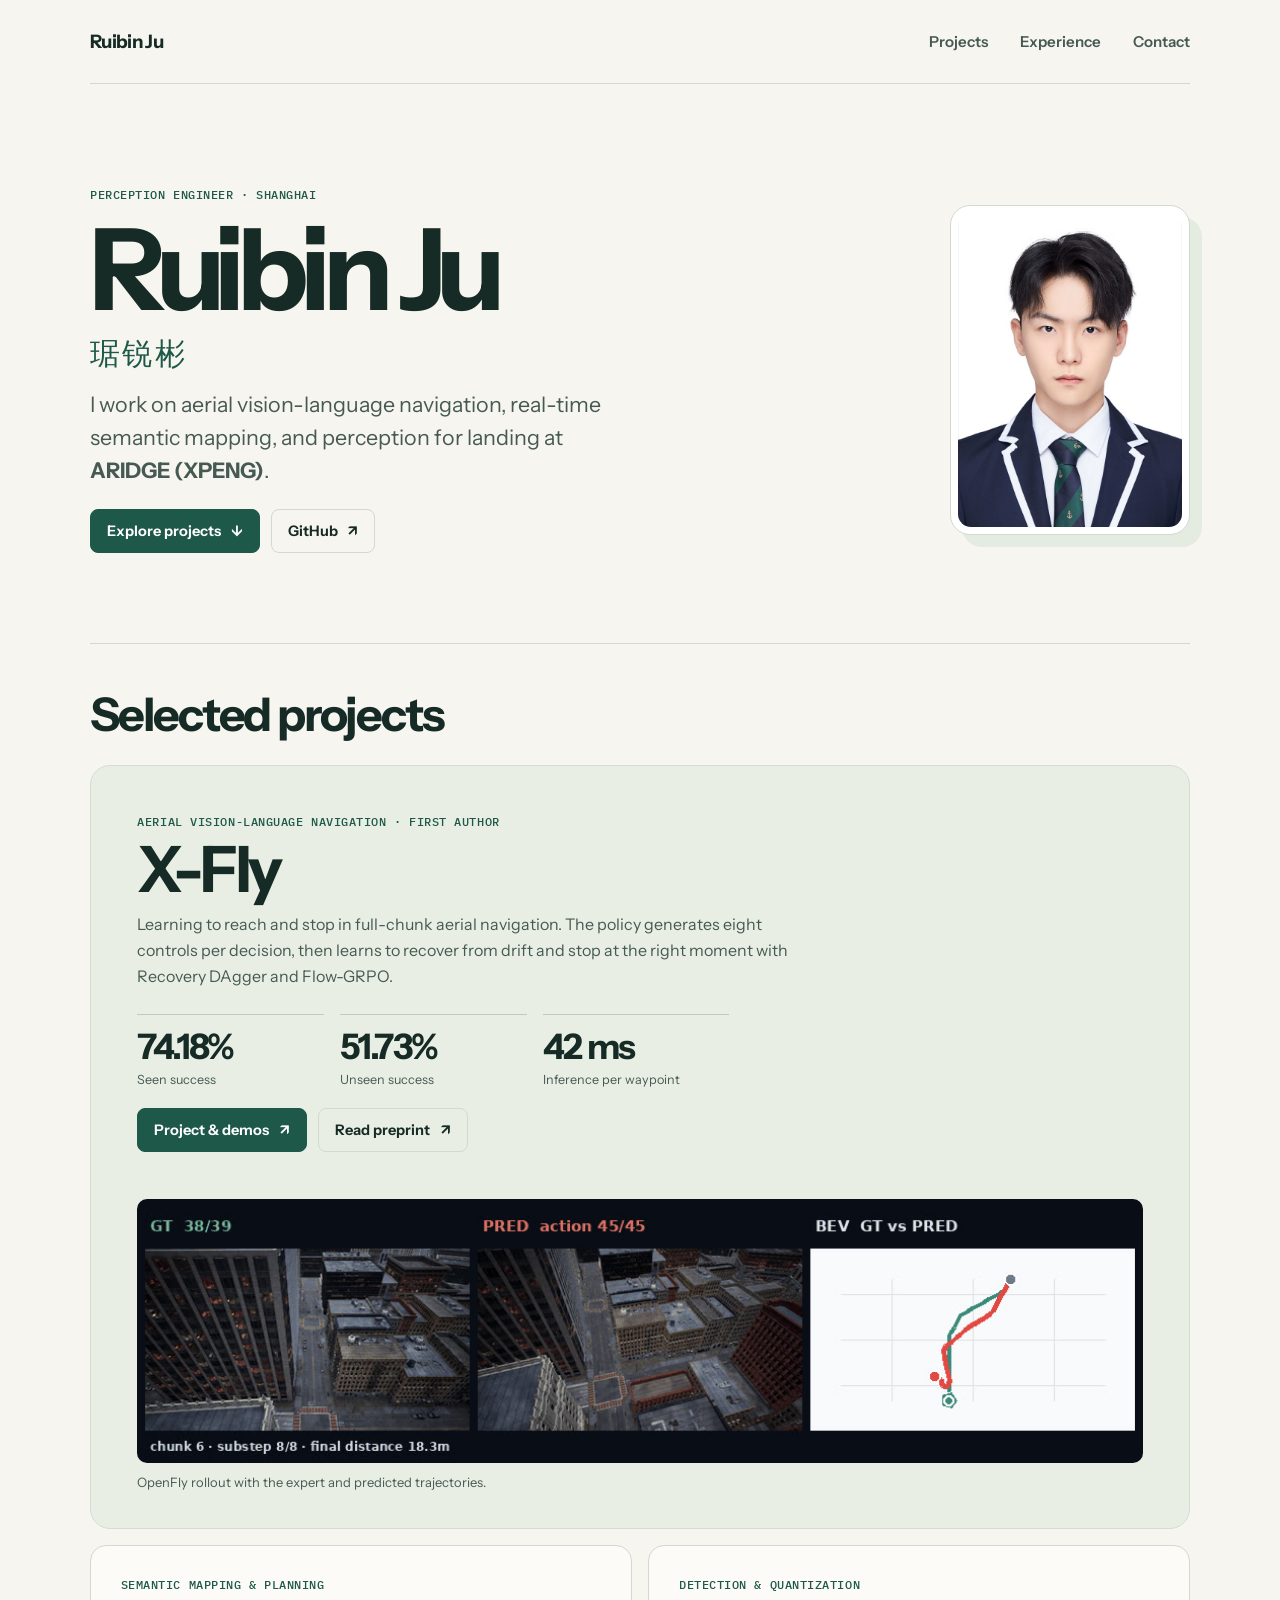
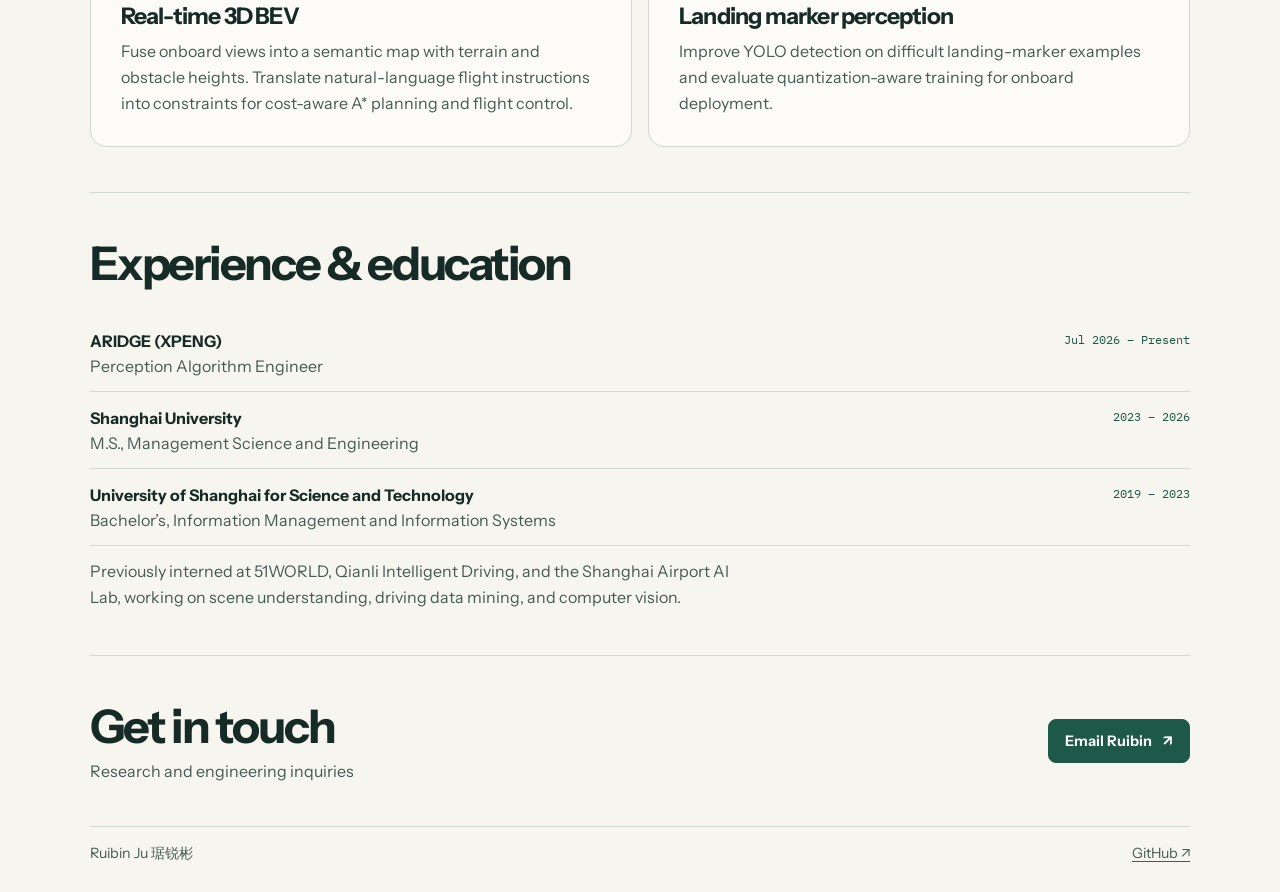
==== index.html @ 28061945 "Publish personal research portfolio" ====
<!doctype html>
<html lang="en">
<head>
  <meta charset="utf-8">
  <meta name="viewport" content="width=device-width, initial-scale=1">
  <title>Ruibin Ju · Perception & Aerial Robotics</title>
  <meta name="description" content="Ruibin Ju is a perception algorithm engineer at ARIDGE, working on aerial vision-language navigation and real-time perception.">
  <meta property="og:title" content="Ruibin Ju · Perception & Aerial Robotics">
  <meta property="og:description" content="Projects in aerial navigation, semantic mapping, and perception engineering.">
  <link rel="canonical" href="https://juliusju572.github.io/">
  <link rel="icon" href="assets/ruibin-ju.jpg" type="image/jpeg">
  <link rel="preconnect" href="https://fonts.googleapis.com">
  <link rel="preconnect" href="https://fonts.gstatic.com" crossorigin>
  <link href="https://fonts.googleapis.com/css2?family=Instrument+Sans:wght@400;500;600;700&family=IBM+Plex+Mono:wght@400;500&display=swap" rel="stylesheet">
  <link rel="stylesheet" href="style.css">
</head>
<body>
  <a class="skip" href="#main">Skip to content</a>
  <header class="site-header shell">
    <a class="wordmark" href="./">Ruibin Ju</a>
    <nav aria-label="Main navigation">
      <a href="#work">Projects</a>
      <a href="#experience">Experience</a>
      <a href="#contact">Contact</a>
    </nav>
  </header>
  <main id="main" class="shell">
    <section class="intro" aria-labelledby="name">
      <div>
        <p class="eyebrow">Perception engineer · Shanghai</p>
        <h1 id="name">Ruibin Ju <span lang="zh-CN">琚锐彬</span></h1>
        <p class="intro-text">I work on aerial vision-language navigation, real-time semantic mapping, and perception for landing at <strong>ARIDGE (XPENG)</strong>.</p>
        <div class="links">
          <a class="button primary" href="#work">Explore projects <span aria-hidden="true">↓</span></a>
          <a class="button" href="https://github.com/JuliusJu572">GitHub <span aria-hidden="true">↗</span></a>
        </div>
      </div>
      <figure class="portrait">
        <img src="assets/ruibin-ju.jpg" width="600" height="840" alt="Portrait of Ruibin Ju" fetchpriority="high">
      </figure>
    </section>

    <section id="work" class="section" aria-labelledby="work-title">
      <h2 id="work-title">Selected projects</h2>
      <article class="featured">
        <div class="featured-content">
          <p class="eyebrow">Aerial vision-language navigation · First author</p>
          <h3>X-Fly</h3>
          <p>Learning to reach and stop in full-chunk aerial navigation. The policy generates eight controls per decision, then learns to recover from drift and stop at the right moment with Recovery DAgger and Flow-GRPO.</p>
          <dl class="metrics">
            <div><dt>Seen success</dt><dd>74.18%</dd></div>
            <div><dt>Unseen success</dt><dd>51.73%</dd></div>
            <div><dt>Inference per waypoint</dt><dd>42 ms</dd></div>
          </dl>
          <div class="links">
            <a class="button primary" href="https://juliusju572.github.io/x-fly/">Project &amp; demos <span aria-hidden="true">↗</span></a>
            <a class="button" href="https://arxiv.org/abs/2610.21450v2">Read preprint <span aria-hidden="true">↗</span></a>
          </div>
        </div>
        <figure class="rollout">
          <img src="assets/x-fly-skyline.jpg" width="992" height="261" alt="X-Fly urban navigation example showing the expert and predicted aerial views and their paths on a bird’s-eye-view plot" loading="lazy">
          <figcaption>OpenFly rollout with the expert and predicted trajectories.</figcaption>
        </figure>
      </article>
      <div class="project-grid">
        <article>
          <p class="eyebrow">Semantic mapping &amp; planning</p>
          <h3>Real-time 3D BEV</h3>
          <p>Fuse onboard views into a semantic map with terrain and obstacle heights. Translate natural-language flight instructions into constraints for cost-aware A* planning and flight control.</p>
        </article>
        <article>
          <p class="eyebrow">Detection &amp; quantization</p>
          <h3>Landing marker perception</h3>
          <p>Improve YOLO detection on difficult landing-marker examples and evaluate quantization-aware training for onboard deployment.</p>
        </article>
      </div>
    </section>

    <section id="experience" class="section history" aria-labelledby="experience-title">
      <h2 id="experience-title">Experience &amp; education</h2>
      <ul class="timeline">
        <li><div><strong>ARIDGE (XPENG)</strong><span>Perception Algorithm Engineer</span></div><time datetime="2026-07">Jul 2026 – Present</time></li>
        <li><div><strong>Shanghai University</strong><span>M.S., Management Science and Engineering</span></div><time datetime="2026-06">2023 – 2026</time></li>
        <li><div><strong>University of Shanghai for Science and Technology</strong><span>Bachelor’s, Information Management and Information Systems</span></div><time datetime="2023-06">2019 – 2023</time></li>
      </ul>
      <p class="prior">Previously interned at 51WORLD, Qianli Intelligent Driving, and the Shanghai Airport AI Lab, working on scene understanding, driving data mining, and computer vision.</p>
    </section>

    <section id="contact" class="section contact" aria-labelledby="contact-title">
      <div><h2 id="contact-title">Get in touch</h2><p>Research and engineering inquiries</p></div>
      <a class="button primary" href="mailto:jrb572572@163.com">Email Ruibin <span aria-hidden="true">↗</span></a>
    </section>
  </main>
  <footer class="shell footer"><span>Ruibin Ju <span lang="zh-CN">琚锐彬</span></span><a href="https://github.com/JuliusJu572">GitHub <span aria-hidden="true">↗</span></a></footer>
</body>
</html>
---- style.css ----
:root {
  color-scheme: light;
  --paper: #f7f5ef;
  --ink: #162a26;
  --muted: #465a53;
  --accent: #1d5848;
  --line: #d2d9cf;
  --shell: 1100px;
  font-family: "Instrument Sans", system-ui, sans-serif;
  color: var(--ink);
  background: var(--paper);
  scroll-behavior: smooth;
}

* { box-sizing: border-box; }
body { margin: 0; }
a { color: inherit; text-underline-offset: .22em; }
a:focus-visible { outline: 2px solid #00664c; outline-offset: 5px; }
img { display: block; width: 100%; height: auto; }
figure, p, h1, h2, h3, dl, dd { margin: 0; }
.shell { width: min(calc(100% - 68px), var(--shell)); margin-inline: auto; }
.skip { position: absolute; top: -5rem; left: 1rem; z-index: 2; padding: .8rem; background: white; }
.skip:focus { top: 1rem; }

.site-header { min-height: 84px; display: flex; align-items: center; justify-content: space-between; gap: 1rem; border-bottom: 1px solid var(--line); }
.wordmark { font-size: 1.16rem; font-weight: 700; letter-spacing: -.035em; text-decoration: none; }
nav { display: flex; gap: clamp(.8rem, 3vw, 2rem); }
nav a { color: var(--muted); font-size: .94rem; font-weight: 600; text-decoration: none; }
nav a:hover, .footer a:hover { text-decoration: underline; }
.intro { display: grid; grid-template-columns: minmax(0, 1fr) minmax(150px, 240px); align-items: center; gap: clamp(2rem, 7vw, 7rem); padding: clamp(3.6rem, 8vw, 7rem) 0 clamp(3.6rem, 7vw, 6rem); }
.eyebrow { color: var(--accent); font-family: "IBM Plex Mono", monospace; font-size: .76rem; font-weight: 500; line-height: 1.5; letter-spacing: .045em; text-transform: uppercase; }
h1 { margin: .55rem 0 1.2rem; font-size: clamp(3.1rem, 9vw, 7.1rem); line-height: .99; letter-spacing: -.071em; }
h1 span { display: block; margin-top: .85rem; font-size: clamp(1.2rem, 2.7vw, 1.85rem); font-weight: 500; letter-spacing: .08em; color: var(--accent); }
.intro-text { max-width: 34rem; color: var(--muted); font-size: clamp(1.08rem, 2.2vw, 1.34rem); line-height: 1.55; }
.portrait { border: 1px solid var(--line); background: #fff; padding: 7px; border-radius: 20px; box-shadow: 12px 12px 0 #e4ebe0; }
.portrait img { border-radius: 13px; aspect-ratio: 5 / 7; object-fit: cover; }
.links { display: flex; flex-wrap: wrap; gap: .7rem; margin-top: 1.35rem; }
.button { display: inline-flex; align-items: center; justify-content: center; gap: .6rem; padding: .64rem 1rem; min-height: 44px; border: 1px solid var(--line); border-radius: 8px; text-decoration: none; font-size: .91rem; font-weight: 650; white-space: nowrap; }
.button:hover { background: #e6eee6; }
.button.primary { color: #fff; background: var(--accent); border-color: var(--accent); }
.button.primary:hover { background: #123f32; }

.section { padding: 2.8rem 0; border-top: 1px solid var(--line); }
h2 { font-size: clamp(1.75rem, 4.2vw, 2.9rem); letter-spacing: -.048em; line-height: 1.12; }
.featured { margin-top: 1.55rem; background: #e8eee4; border: 1px solid #d3ded3; border-radius: 20px; overflow: hidden; }
.featured-content { padding: clamp(1.25rem, 5vw, 2.9rem); }
.featured h3 { margin: .35rem 0 .7rem; font-size: clamp(2.45rem, 6vw, 4rem); line-height: 1; letter-spacing: -.055em; }
.featured-content > p:not(.eyebrow), .project-grid article > p:not(.eyebrow) { max-width: 43rem; color: var(--muted); line-height: 1.62; }
.metrics { display: grid; grid-template-columns: repeat(3, 1fr); gap: 1rem; margin: 1.55rem 0 0; max-width: 37rem; }
.metrics div { border-top: 1px solid #becbc0; padding-top: .6rem; display: flex; flex-direction: column-reverse; gap: .25rem; }
.metrics dt { color: var(--muted); font-size: .79rem; }
.metrics dd { font-size: clamp(1.38rem, 3.4vw, 2.2rem); font-weight: 700; letter-spacing: -.045em; }
.rollout { margin: 0 clamp(1.25rem, 5vw, 2.9rem) clamp(1.25rem, 5vw, 2.2rem); }
.rollout img { border-radius: 10px; }
figcaption { color: var(--muted); font-size: .81rem; line-height: 1.5; margin-top: .6rem; }
.project-grid { display: grid; grid-template-columns: repeat(2, minmax(0, 1fr)); gap: 1.05rem; margin-top: 1.05rem; }
.project-grid article { background: #fcfbf7; border: 1px solid var(--line); padding: clamp(1.2rem, 3vw, 1.85rem); border-radius: 16px; }
.project-grid h3 { font-size: 1.43rem; letter-spacing: -.035em; margin: .5rem 0 .55rem; }
.timeline { list-style: none; padding: 0; margin: 1.6rem 0 .8rem; }
.timeline li { display: flex; justify-content: space-between; gap: 1rem; padding: .95rem 0; border-bottom: 1px solid var(--line); }
.timeline li div { display: grid; gap: .35rem; }
.timeline span, .prior, .contact p, .footer { color: var(--muted); }
.timeline time { font-family: "IBM Plex Mono", monospace; color: var(--accent); font-size: .78rem; flex-shrink: 0; }
.prior { line-height: 1.6; max-width: 42rem; }
.contact { display: flex; align-items: center; justify-content: space-between; gap: 1rem; }
.contact p { margin-top: .5rem; }
.footer { border-top: 1px solid var(--line); display: flex; justify-content: space-between; gap: 1rem; padding: 1.1rem 0 1.8rem; font-size: .89rem; }

@media (max-width: 640px) {
  .shell { width: calc(100% - 36px); }
  .site-header { min-height: 66px; }
  nav a { font-size: .82rem; }
  .intro { gap: 1rem; grid-template-columns: minmax(0, 1fr) minmax(85px, 110px); padding-top: 2.8rem; padding-bottom: 2.8rem; align-items: start; }
  .intro h1 { font-size: clamp(2.25rem, 8vw, 3.1rem); }
  .intro .eyebrow { font-size: .63rem; }
  .intro-text { font-size: .97rem; }
  .portrait { padding: 4px; border-radius: 12px; box-shadow: 5px 5px 0 #e4ebe0; }
  .portrait img { border-radius: 8px; }
  .project-grid { grid-template-columns: 1fr; }
  .section { padding: 2rem 0; }
  .timeline li { flex-direction: column; gap: .48rem; }
}
@media (max-width: 370px) {
  .intro { grid-template-columns: 1fr; }
  .portrait { width: 106px; grid-row: 1; }
  .contact { align-items: flex-start; flex-direction: column; }
}
@media (prefers-reduced-motion: reduce) {
  :root { scroll-behavior: auto; }
}
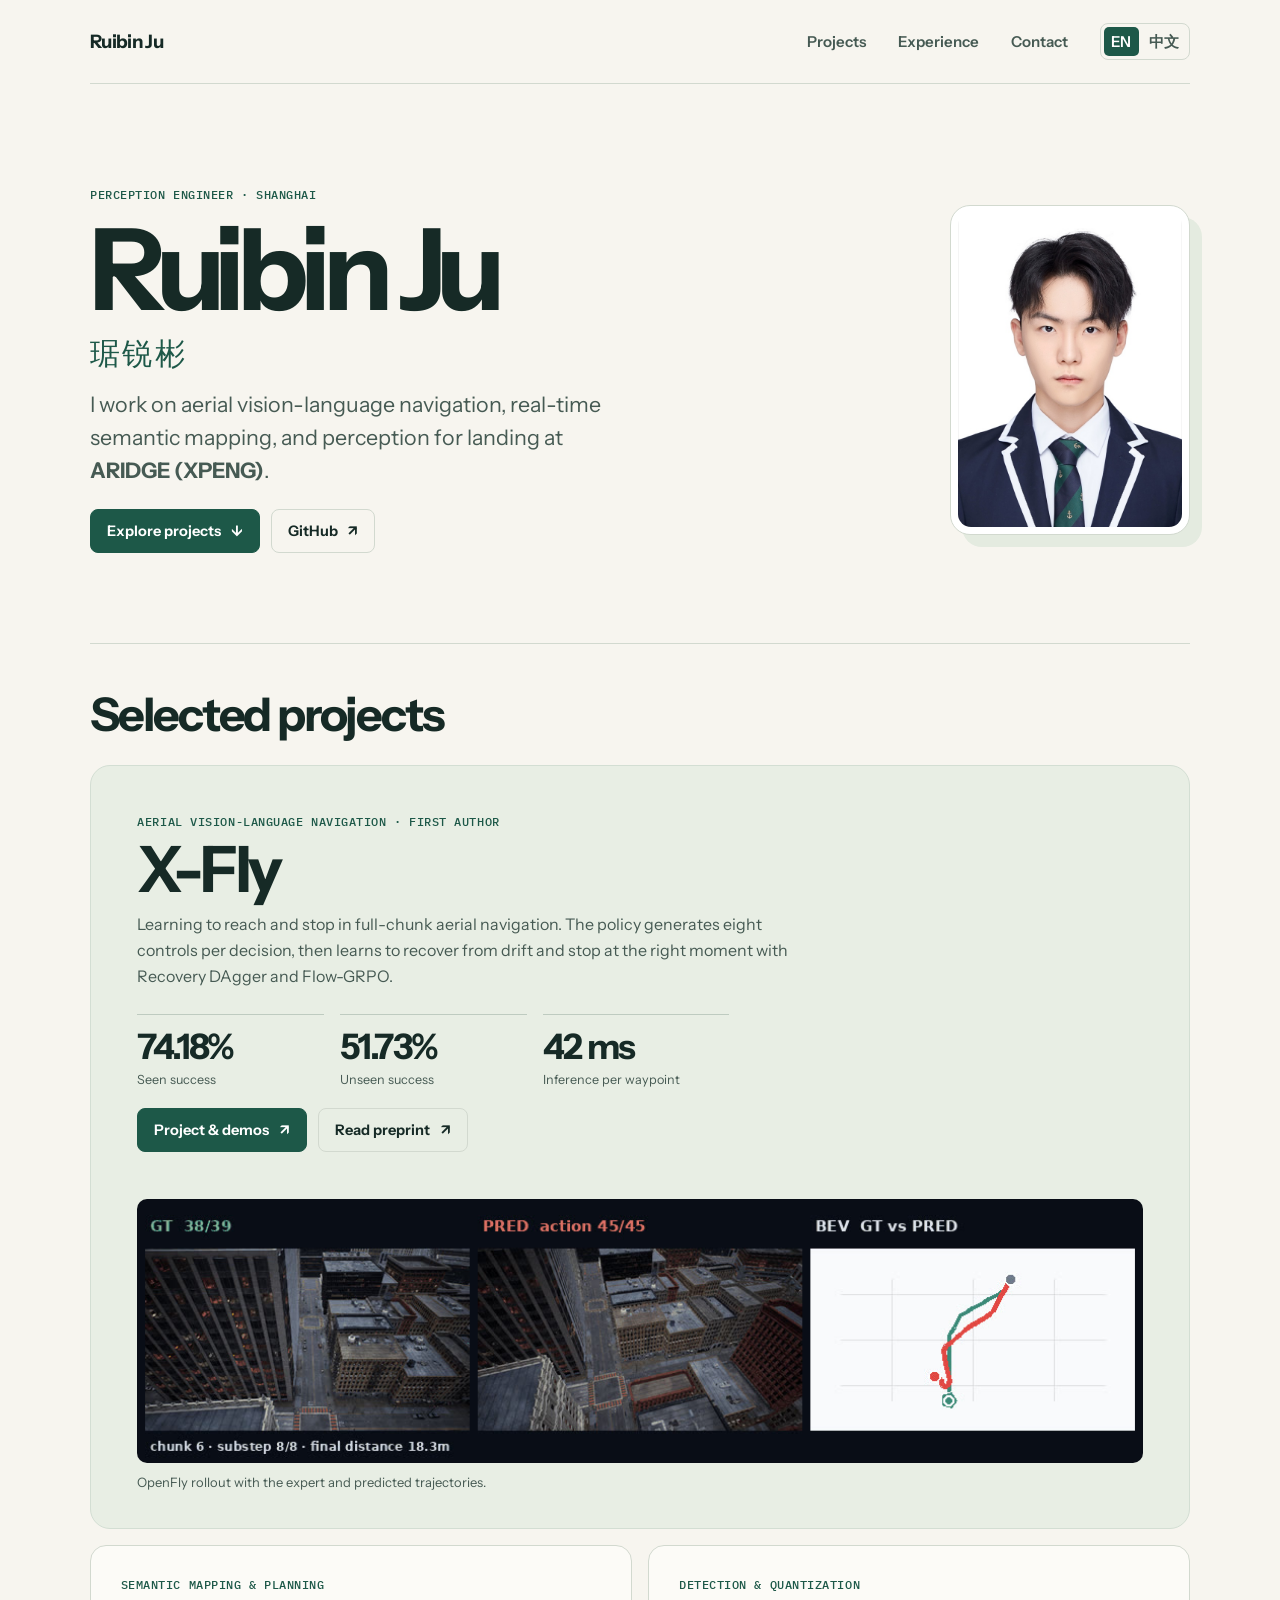
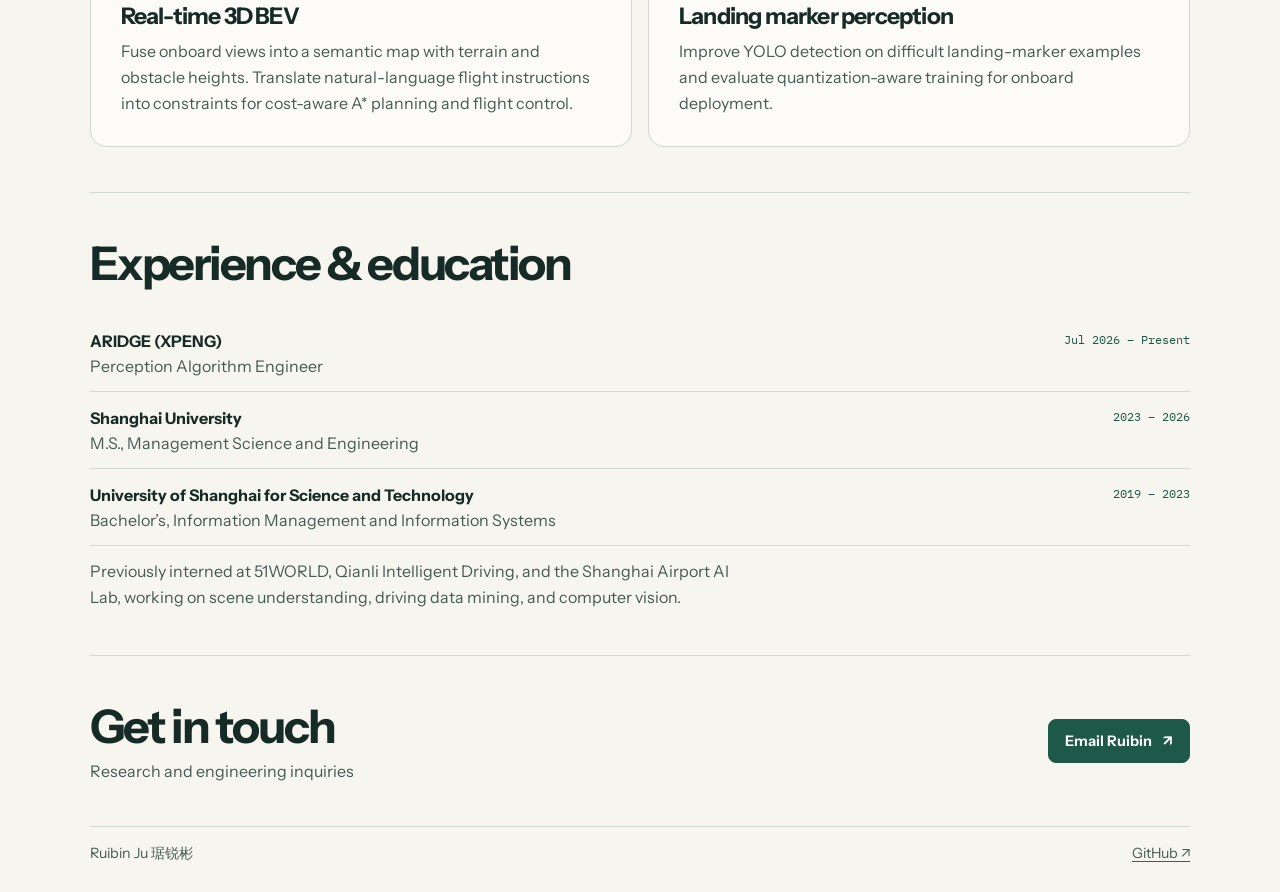
==== commit 32512099: "Add bilingual English and Chinese portfolio" ====
--- a/index.html
+++ b/index.html
@@ -8,6 +8,9 @@
   <meta property="og:title" content="Ruibin Ju · Perception & Aerial Robotics">
   <meta property="og:description" content="Projects in aerial navigation, semantic mapping, and perception engineering.">
   <link rel="canonical" href="https://juliusju572.github.io/">
+  <link rel="alternate" hreflang="en" href="https://juliusju572.github.io/">
+  <link rel="alternate" hreflang="zh-CN" href="https://juliusju572.github.io/zh/">
+  <link rel="alternate" hreflang="x-default" href="https://juliusju572.github.io/">
   <link rel="icon" href="assets/ruibin-ju.jpg" type="image/jpeg">
   <link rel="preconnect" href="https://fonts.googleapis.com">
   <link rel="preconnect" href="https://fonts.gstatic.com" crossorigin>
@@ -18,11 +21,17 @@
   <a class="skip" href="#main">Skip to content</a>
   <header class="site-header shell">
     <a class="wordmark" href="./">Ruibin Ju</a>
-    <nav aria-label="Main navigation">
-      <a href="#work">Projects</a>
-      <a href="#experience">Experience</a>
-      <a href="#contact">Contact</a>
-    </nav>
+    <div class="header-controls">
+      <nav class="main-nav" aria-label="Main navigation">
+        <a href="#work">Projects</a>
+        <a href="#experience">Experience</a>
+        <a href="#contact">Contact</a>
+      </nav>
+      <nav class="language-nav" aria-label="Language">
+        <a href="./" lang="en" aria-current="page">EN</a>
+        <a href="zh/" lang="zh-CN" hreflang="zh-CN">中文</a>
+      </nav>
+    </div>
   </header>
   <main id="main" class="shell">
     <section class="intro" aria-labelledby="name">
--- a/style.css
+++ b/style.css
@@ -24,9 +24,14 @@
 
 .site-header { min-height: 84px; display: flex; align-items: center; justify-content: space-between; gap: 1rem; border-bottom: 1px solid var(--line); }
 .wordmark { font-size: 1.16rem; font-weight: 700; letter-spacing: -.035em; text-decoration: none; }
-nav { display: flex; gap: clamp(.8rem, 3vw, 2rem); }
-nav a { color: var(--muted); font-size: .94rem; font-weight: 600; text-decoration: none; }
+.header-controls, .main-nav, .language-nav { display: flex; align-items: center; }
+.header-controls, .main-nav { gap: clamp(.8rem, 3vw, 2rem); }
+nav a { color: var(--muted); font-size: .94rem; font-weight: 600; text-decoration: none; white-space: nowrap; }
 nav a:hover, .footer a:hover { text-decoration: underline; }
+.language-nav { gap: 3px; border: 1px solid var(--line); border-radius: 8px; padding: 3px; }
+.language-nav a { border-radius: 5px; padding: .3rem .45rem; }
+.language-nav [aria-current="page"] { color: white; background: var(--accent); }
+:lang(zh-CN) h1, :lang(zh-CN) h2, :lang(zh-CN) h3 { letter-spacing: 0; }
 .intro { display: grid; grid-template-columns: minmax(0, 1fr) minmax(150px, 240px); align-items: center; gap: clamp(2rem, 7vw, 7rem); padding: clamp(3.6rem, 8vw, 7rem) 0 clamp(3.6rem, 7vw, 6rem); }
 .eyebrow { color: var(--accent); font-family: "IBM Plex Mono", monospace; font-size: .76rem; font-weight: 500; line-height: 1.5; letter-spacing: .045em; text-transform: uppercase; }
 h1 { margin: .55rem 0 1.2rem; font-size: clamp(3.1rem, 9vw, 7.1rem); line-height: .99; letter-spacing: -.071em; }
@@ -69,6 +74,7 @@
 @media (max-width: 640px) {
   .shell { width: calc(100% - 36px); }
   .site-header { min-height: 66px; }
+  .header-controls, .main-nav { gap: .65rem; }
   nav a { font-size: .82rem; }
   .intro { gap: 1rem; grid-template-columns: minmax(0, 1fr) minmax(85px, 110px); padding-top: 2.8rem; padding-bottom: 2.8rem; align-items: start; }
   .intro h1 { font-size: clamp(2.25rem, 8vw, 3.1rem); }
@@ -80,6 +86,11 @@
   .section { padding: 2rem 0; }
   .timeline li { flex-direction: column; gap: .48rem; }
 }
+@media (max-width: 500px) {
+  .site-header { flex-wrap: wrap; justify-content: space-between; gap: .6rem 1rem; padding-block: .75rem; }
+  .header-controls { display: contents; }
+  .main-nav { order: 1; flex-basis: 100%; gap: 1.2rem; }
+}
 @media (max-width: 370px) {
   .intro { grid-template-columns: 1fr; }
   .portrait { width: 106px; grid-row: 1; }
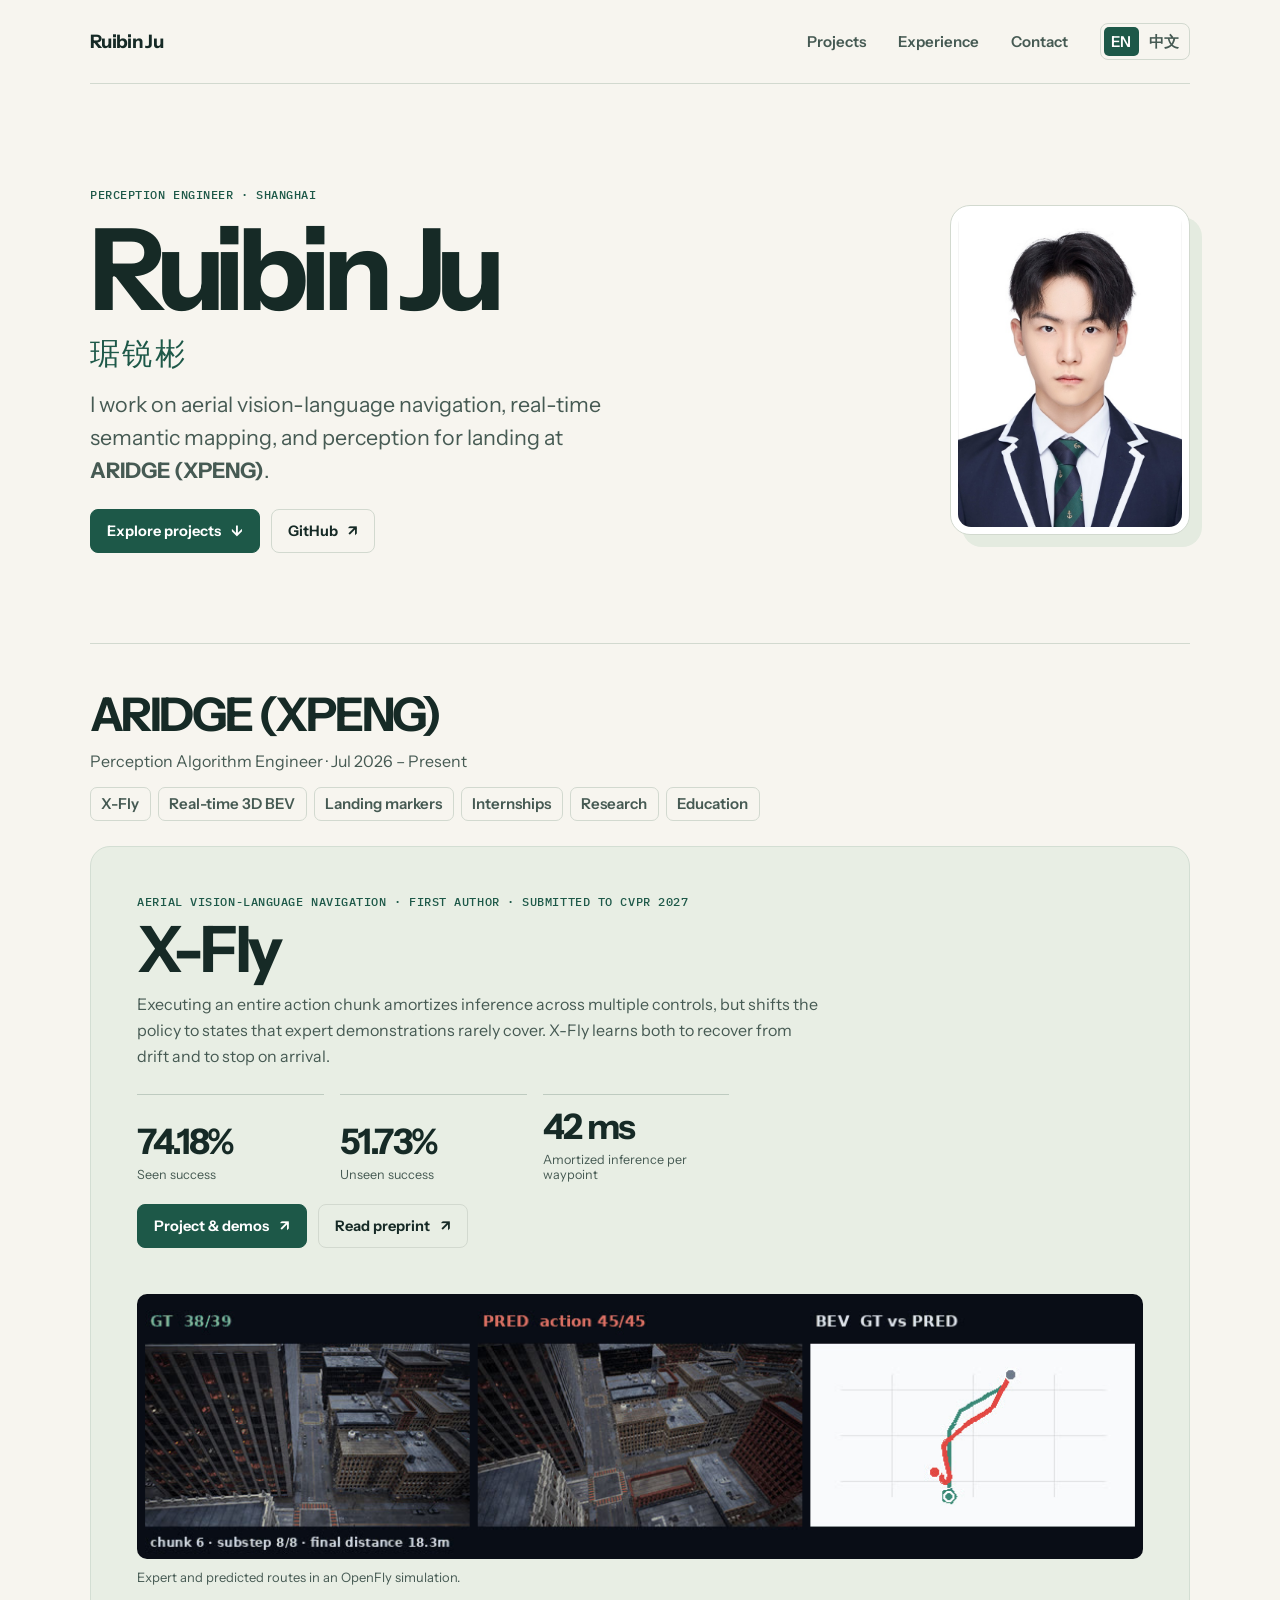
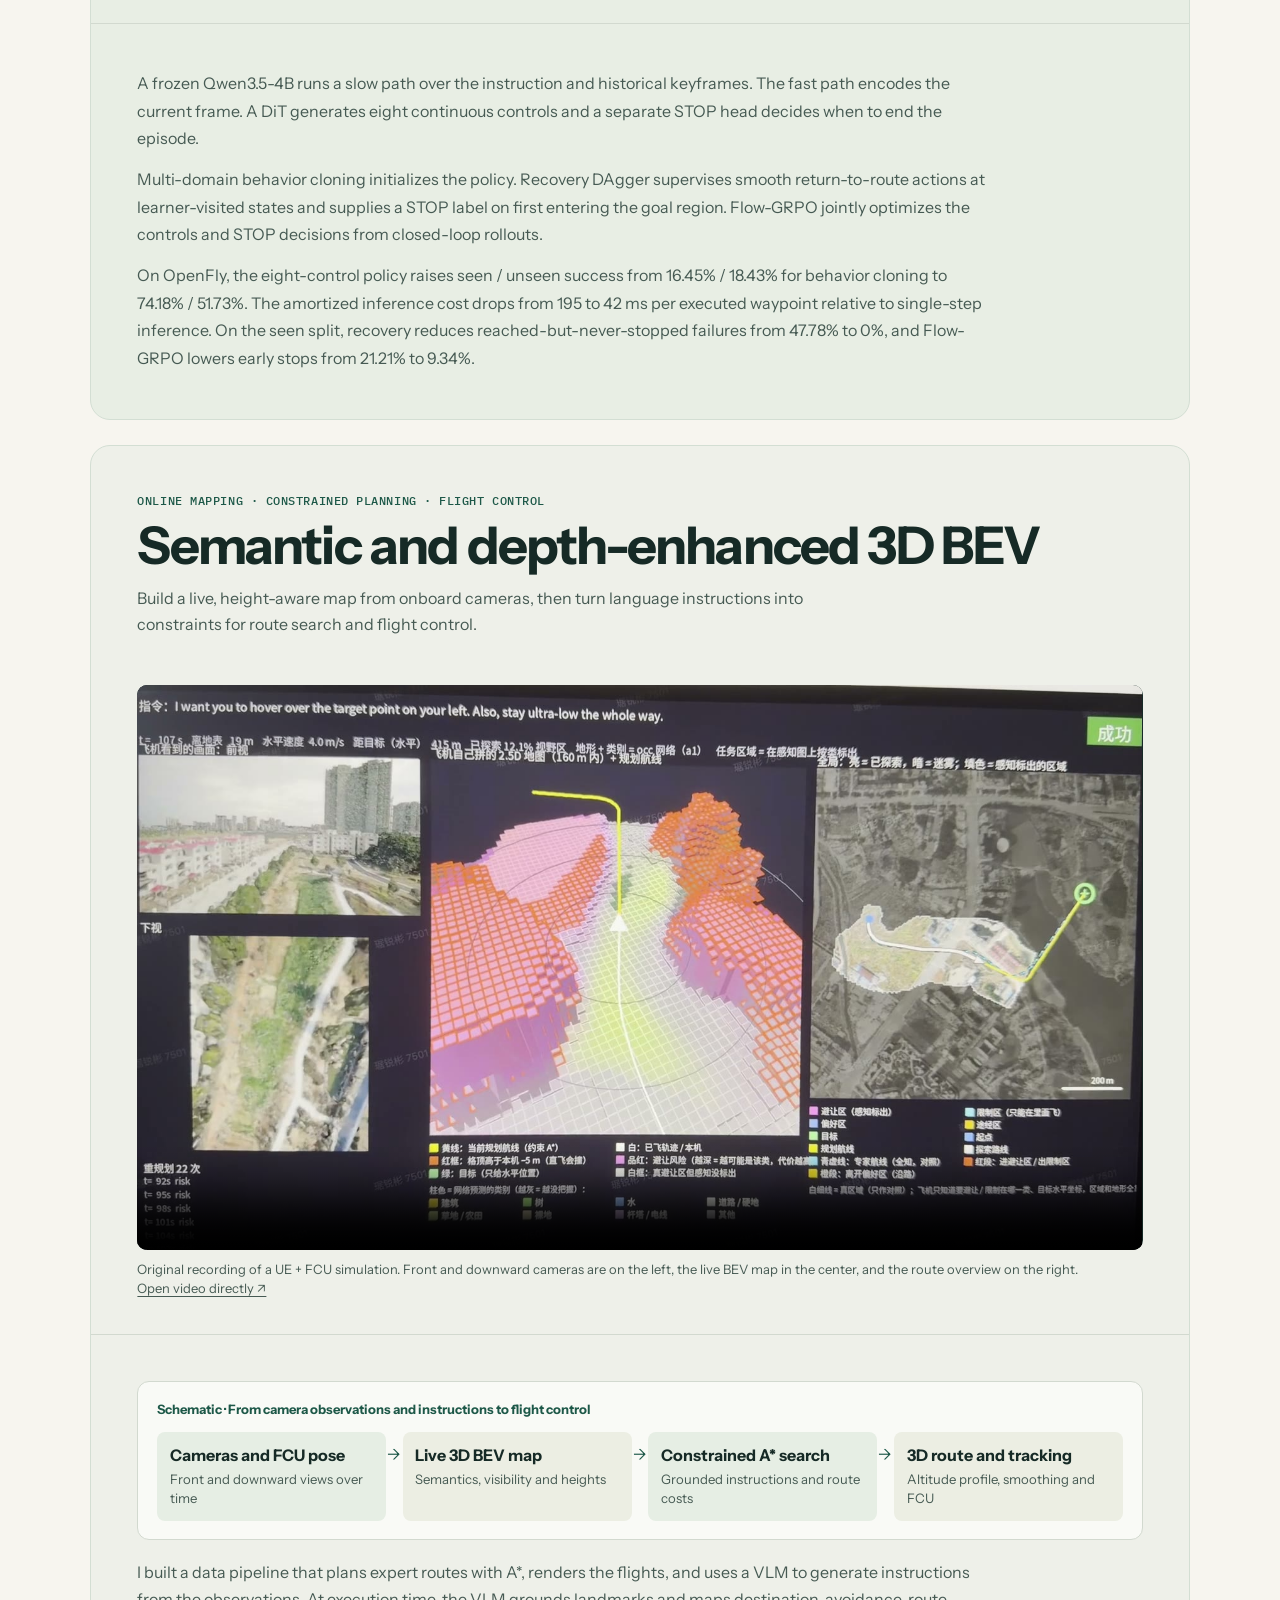
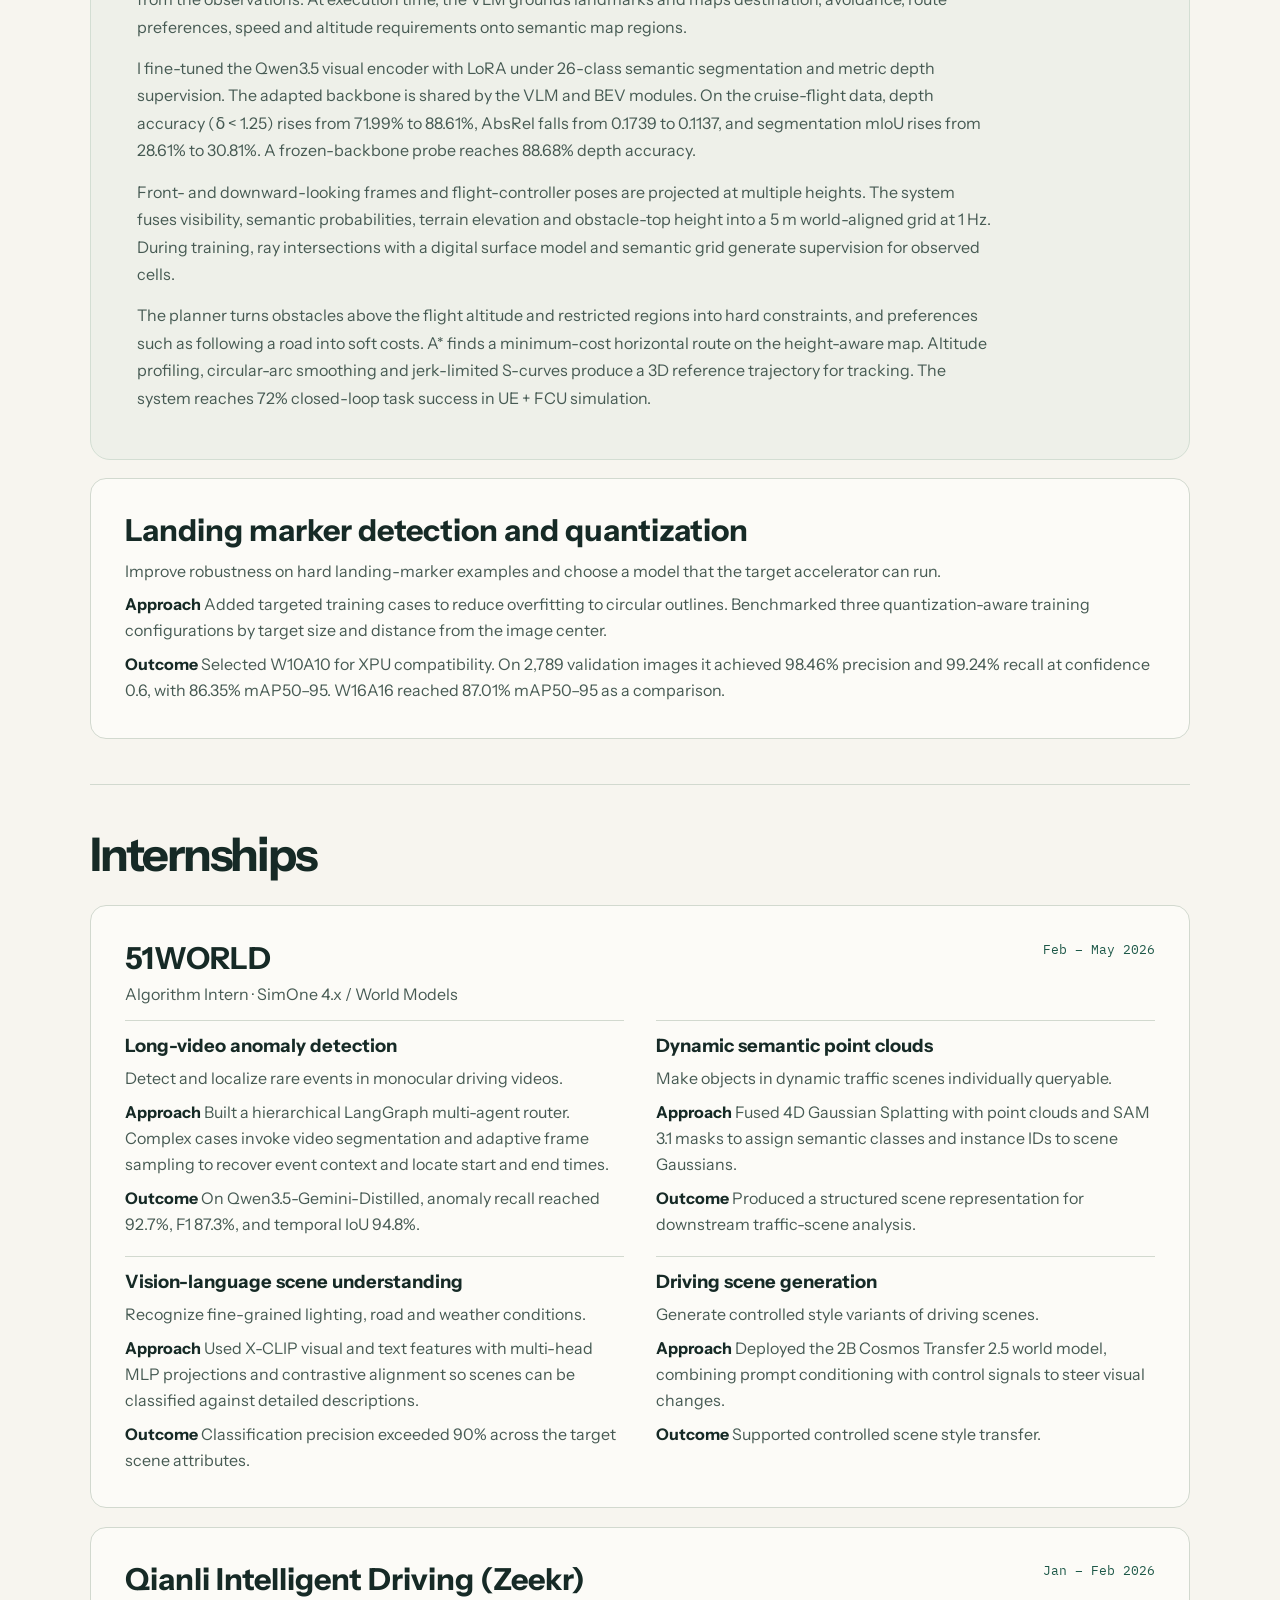
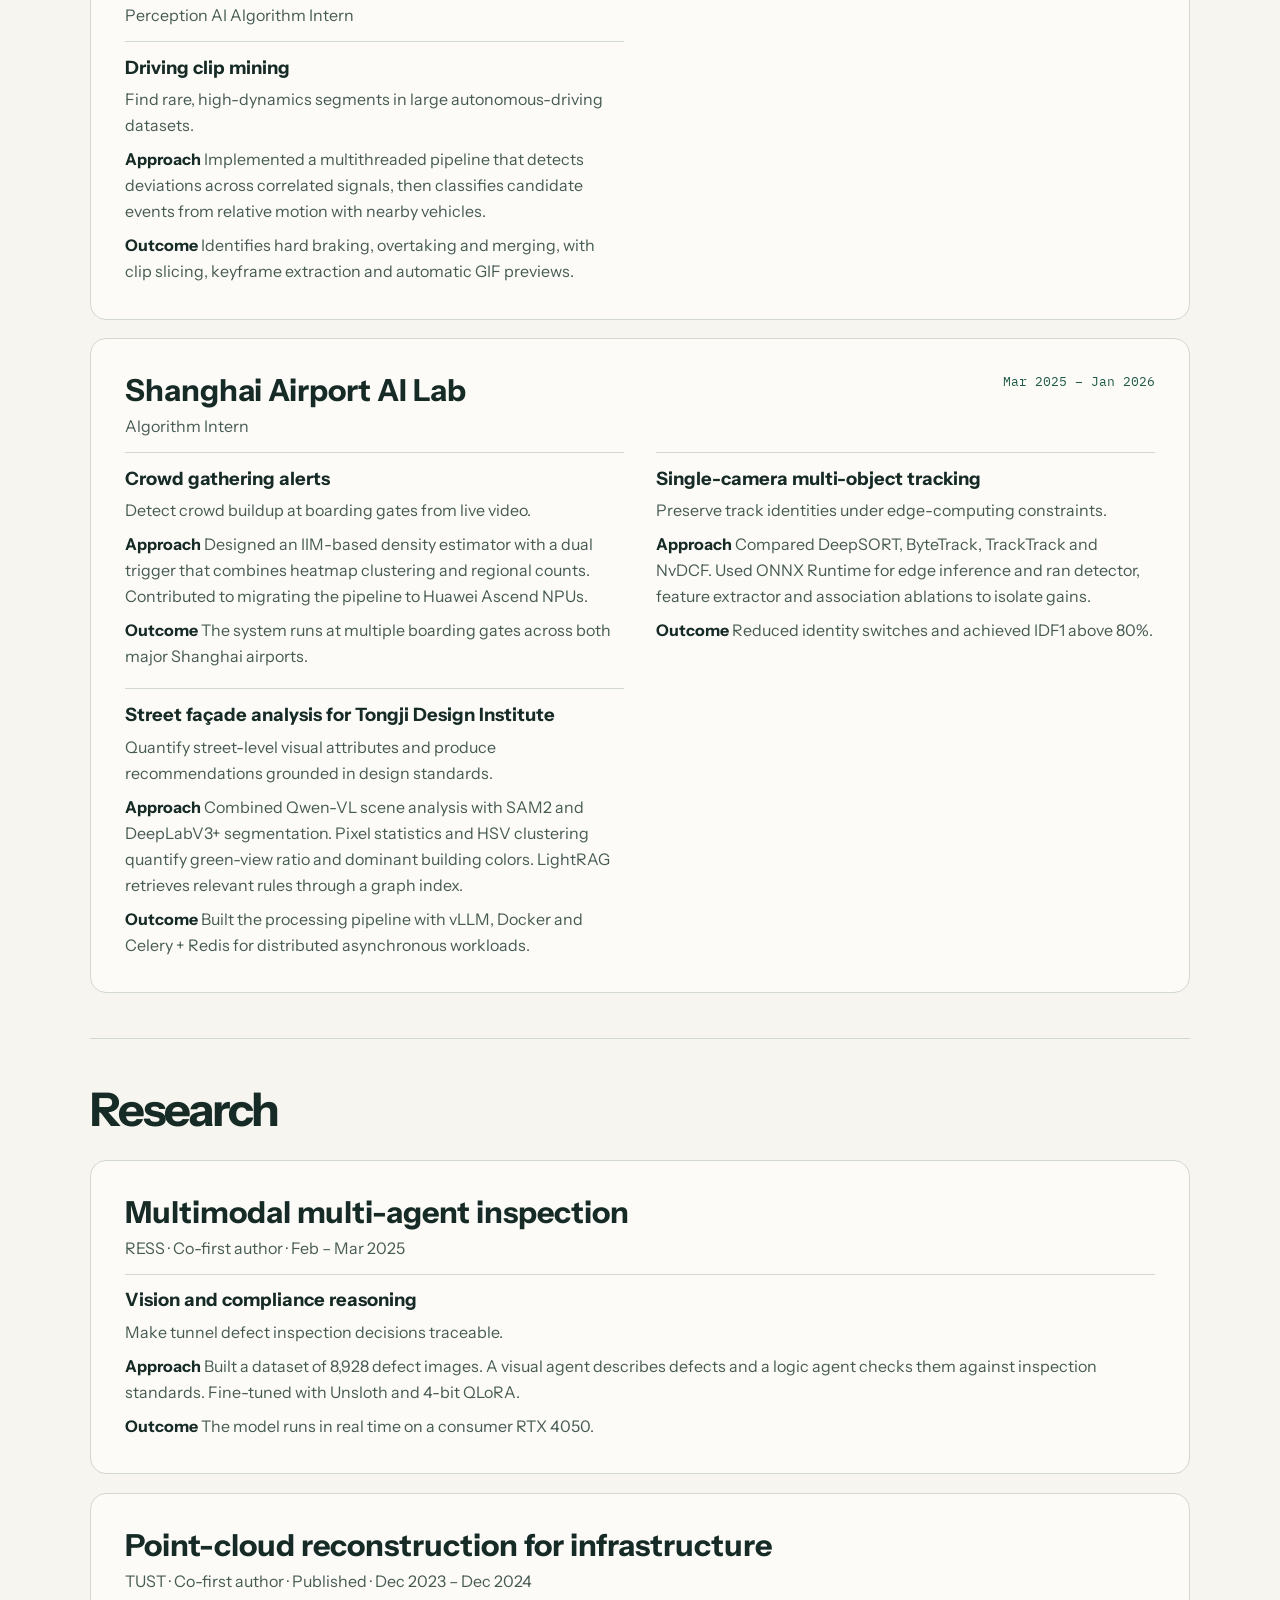
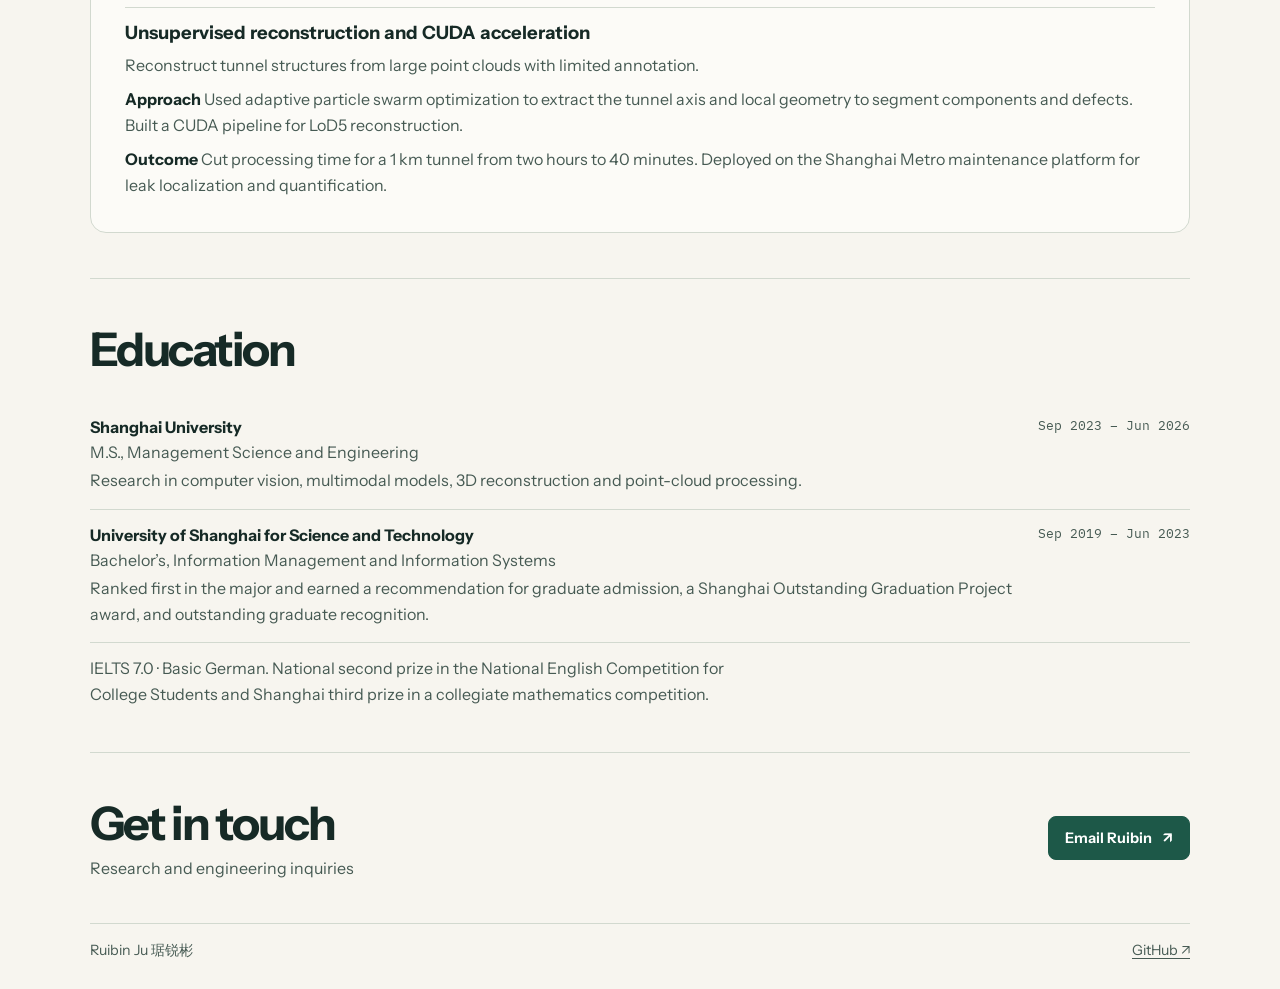
==== commit 944475c5: "Expand bilingual project portfolio and add BEV demo" ====
--- a/index.html
+++ b/index.html
@@ -49,50 +49,104 @@
       </figure>
     </section>
 
+
     <section id="work" class="section" aria-labelledby="work-title">
-      <h2 id="work-title">Selected projects</h2>
-      <article class="featured">
+      <div class="section-heading"><h2 id="work-title">ARIDGE (XPENG)</h2><p>Perception Algorithm Engineer · Jul 2026 – Present</p></div>
+      <nav class="project-index" aria-label="Project index"><a href="#xfly">X-Fly</a><a href="#bev">Real-time 3D BEV</a><a href="#landing">Landing markers</a><a href="#internships">Internships</a><a href="#research">Research</a><a href="#education">Education</a></nav>
+      <article id="xfly" class="featured">
         <div class="featured-content">
-          <p class="eyebrow">Aerial vision-language navigation · First author</p>
-          <h3>X-Fly</h3>
-          <p>Learning to reach and stop in full-chunk aerial navigation. The policy generates eight controls per decision, then learns to recover from drift and stop at the right moment with Recovery DAgger and Flow-GRPO.</p>
-          <dl class="metrics">
-            <div><dt>Seen success</dt><dd>74.18%</dd></div>
-            <div><dt>Unseen success</dt><dd>51.73%</dd></div>
-            <div><dt>Inference per waypoint</dt><dd>42 ms</dd></div>
-          </dl>
+          <p class="eyebrow">Aerial vision-language navigation · First author · Submitted to CVPR 2027</p><h3>X-Fly</h3><p>Executing an entire action chunk amortizes inference across multiple controls, but shifts the policy to states that expert demonstrations rarely cover. X-Fly learns both to recover from drift and to stop on arrival.</p>
+          <dl class="metrics"><div><dt>Seen success</dt><dd>74.18%</dd></div><div><dt>Unseen success</dt><dd>51.73%</dd></div><div><dt>Amortized inference per waypoint</dt><dd>42 ms</dd></div></dl>
           <div class="links">
             <a class="button primary" href="https://juliusju572.github.io/x-fly/">Project &amp; demos <span aria-hidden="true">↗</span></a>
             <a class="button" href="https://arxiv.org/abs/2610.21450v2">Read preprint <span aria-hidden="true">↗</span></a>
           </div>
         </div>
         <figure class="rollout">
-          <img src="assets/x-fly-skyline.jpg" width="992" height="261" alt="X-Fly urban navigation example showing the expert and predicted aerial views and their paths on a bird’s-eye-view plot" loading="lazy">
-          <figcaption>OpenFly rollout with the expert and predicted trajectories.</figcaption>
+          <img src="assets/x-fly-skyline.jpg" width="992" height="261" alt="Expert and predicted camera views and bird’s-eye-view paths from an X-Fly simulation" loading="lazy">
+          <figcaption>Expert and predicted routes in an OpenFly simulation.</figcaption>
         </figure>
+        <div class="project-body"><p>A frozen Qwen3.5-4B runs a slow path over the instruction and historical keyframes. The fast path encodes the current frame. A DiT generates eight continuous controls and a separate STOP head decides when to end the episode.</p>
+          <p>Multi-domain behavior cloning initializes the policy. Recovery DAgger supervises smooth return-to-route actions at learner-visited states and supplies a STOP label on first entering the goal region. Flow-GRPO jointly optimizes the controls and STOP decisions from closed-loop rollouts.</p>
+          <p>On OpenFly, the eight-control policy raises seen / unseen success from 16.45% / 18.43% for behavior cloning to 74.18% / 51.73%. The amortized inference cost drops from 195 to 42 ms per executed waypoint relative to single-step inference. On the seen split, recovery reduces reached-but-never-stopped failures from 47.78% to 0%, and Flow-GRPO lowers early stops from 21.21% to 9.34%.</p></div>
       </article>
-      <div class="project-grid">
-        <article>
-          <p class="eyebrow">Semantic mapping &amp; planning</p>
-          <h3>Real-time 3D BEV</h3>
-          <p>Fuse onboard views into a semantic map with terrain and obstacle heights. Translate natural-language flight instructions into constraints for cost-aware A* planning and flight control.</p>
-        </article>
-        <article>
-          <p class="eyebrow">Detection &amp; quantization</p>
-          <h3>Landing marker perception</h3>
-          <p>Improve YOLO detection on difficult landing-marker examples and evaluate quantization-aware training for onboard deployment.</p>
-        </article>
-      </div>
+      <article id="bev" class="featured featured-bev">
+        <div class="featured-content">
+          <p class="eyebrow">Online mapping · Constrained planning · Flight control</p><h3>Semantic and depth-enhanced 3D BEV</h3><p>Build a live, height-aware map from onboard cameras, then turn language instructions into constraints for route search and flight control.</p>
+        </div>
+        <figure class="rollout demo">
+          <video controls playsinline preload="none" poster="assets/bev-demo-poster.jpg" width="1600" height="900" aria-label="Play the BEV simulation video">
+            <source src="assets/bev-demo.mp4" type="video/mp4">
+            <a href="assets/bev-demo.mp4">Open video directly</a>
+          </video>
+          <figcaption>Original recording of a UE + FCU simulation. Front and downward cameras are on the left, the live BEV map in the center, and the route overview on the right. <a href="assets/bev-demo.mp4">Open video directly ↗</a></figcaption>
+        </figure>
+        <div class="project-body"><figure class="pipeline"><figcaption>Schematic · From camera observations and instructions to flight control</figcaption><ol><li><strong>Cameras and FCU pose</strong><span>Front and downward views over time</span></li>
+          <li><strong>Live 3D BEV map</strong><span>Semantics, visibility and heights</span></li>
+          <li><strong>Constrained A* search</strong><span>Grounded instructions and route costs</span></li>
+          <li><strong>3D route and tracking</strong><span>Altitude profile, smoothing and FCU</span></li></ol></figure><p>I built a data pipeline that plans expert routes with A*, renders the flights, and uses a VLM to generate instructions from the observations. At execution time, the VLM grounds landmarks and maps destination, avoidance, route preferences, speed and altitude requirements onto semantic map regions.</p>
+          <p>I fine-tuned the Qwen3.5 visual encoder with LoRA under 26-class semantic segmentation and metric depth supervision. The adapted backbone is shared by the VLM and BEV modules. On the cruise-flight data, depth accuracy (δ &lt; 1.25) rises from 71.99% to 88.61%, AbsRel falls from 0.1739 to 0.1137, and segmentation mIoU rises from 28.61% to 30.81%. A frozen-backbone probe reaches 88.68% depth accuracy.</p>
+          <p>Front- and downward-looking frames and flight-controller poses are projected at multiple heights. The system fuses visibility, semantic probabilities, terrain elevation and obstacle-top height into a 5 m world-aligned grid at 1 Hz. During training, ray intersections with a digital surface model and semantic grid generate supervision for observed cells.</p>
+          <p>The planner turns obstacles above the flight altitude and restricted regions into hard constraints, and preferences such as following a road into soft costs. A* finds a minimum-cost horizontal route on the height-aware map. Altitude profiling, circular-arc smoothing and jerk-limited S-curves produce a 3D reference trajectory for tracking. The system reaches 72% closed-loop task success in UE + FCU simulation.</p></div>
+      </article>
+      <div id="landing" class="experience-group standalone"><article class="case-study"><h3>Landing marker detection and quantization</h3><p>Improve robustness on hard landing-marker examples and choose a model that the target accelerator can run.</p>
+          <p><strong>Approach</strong> Added targeted training cases to reduce overfitting to circular outlines. Benchmarked three quantization-aware training configurations by target size and distance from the image center.</p>
+          <p><strong>Outcome</strong> Selected W10A10 for XPU compatibility. On 2,789 validation images it achieved 98.46% precision and 99.24% recall at confidence 0.6, with 86.35% mAP50–95. W16A16 reached 87.01% mAP50–95 as a comparison.</p></article></div>
     </section>
 
     <section id="experience" class="section history" aria-labelledby="experience-title">
-      <h2 id="experience-title">Experience &amp; education</h2>
-      <ul class="timeline">
-        <li><div><strong>ARIDGE (XPENG)</strong><span>Perception Algorithm Engineer</span></div><time datetime="2026-07">Jul 2026 – Present</time></li>
-        <li><div><strong>Shanghai University</strong><span>M.S., Management Science and Engineering</span></div><time datetime="2026-06">2023 – 2026</time></li>
-        <li><div><strong>University of Shanghai for Science and Technology</strong><span>Bachelor’s, Information Management and Information Systems</span></div><time datetime="2023-06">2019 – 2023</time></li>
-      </ul>
-      <p class="prior">Previously interned at 51WORLD, Qianli Intelligent Driving, and the Shanghai Airport AI Lab, working on scene understanding, driving data mining, and computer vision.</p>
+      <h2 id="experience-title">Internships</h2>
+      <div id="internships" class="experience-list"><article class="experience-group"><header><div><h3>51WORLD</h3><p>Algorithm Intern · SimOne 4.x / World Models</p></div><span class="date">Feb – May 2026</span></header><div class="case-grid"><article class="case-study"><h4>Long-video anomaly detection</h4>
+          <p>Detect and localize rare events in monocular driving videos.</p>
+          <p><strong>Approach</strong> Built a hierarchical LangGraph multi-agent router. Complex cases invoke video segmentation and adaptive frame sampling to recover event context and locate start and end times.</p>
+          <p><strong>Outcome</strong> On Qwen3.5-Gemini-Distilled, anomaly recall reached 92.7%, F1 87.3%, and temporal IoU 94.8%.</p></article>
+<article class="case-study"><h4>Dynamic semantic point clouds</h4>
+          <p>Make objects in dynamic traffic scenes individually queryable.</p>
+          <p><strong>Approach</strong> Fused 4D Gaussian Splatting with point clouds and SAM 3.1 masks to assign semantic classes and instance IDs to scene Gaussians.</p>
+          <p><strong>Outcome</strong> Produced a structured scene representation for downstream traffic-scene analysis.</p></article>
+<article class="case-study"><h4>Vision-language scene understanding</h4>
+          <p>Recognize fine-grained lighting, road and weather conditions.</p>
+          <p><strong>Approach</strong> Used X-CLIP visual and text features with multi-head MLP projections and contrastive alignment so scenes can be classified against detailed descriptions.</p>
+          <p><strong>Outcome</strong> Classification precision exceeded 90% across the target scene attributes.</p></article>
+<article class="case-study"><h4>Driving scene generation</h4>
+          <p>Generate controlled style variants of driving scenes.</p>
+          <p><strong>Approach</strong> Deployed the 2B Cosmos Transfer 2.5 world model, combining prompt conditioning with control signals to steer visual changes.</p>
+          <p><strong>Outcome</strong> Supported controlled scene style transfer.</p></article></div></article>
+<article class="experience-group"><header><div><h3>Qianli Intelligent Driving (Zeekr)</h3><p>Perception AI Algorithm Intern</p></div><span class="date">Jan – Feb 2026</span></header><div class="case-grid"><article class="case-study"><h4>Driving clip mining</h4>
+          <p>Find rare, high-dynamics segments in large autonomous-driving datasets.</p>
+          <p><strong>Approach</strong> Implemented a multithreaded pipeline that detects deviations across correlated signals, then classifies candidate events from relative motion with nearby vehicles.</p>
+          <p><strong>Outcome</strong> Identifies hard braking, overtaking and merging, with clip slicing, keyframe extraction and automatic GIF previews.</p></article></div></article>
+<article class="experience-group"><header><div><h3>Shanghai Airport AI Lab</h3><p>Algorithm Intern</p></div><span class="date">Mar 2025 – Jan 2026</span></header><div class="case-grid"><article class="case-study"><h4>Crowd gathering alerts</h4>
+          <p>Detect crowd buildup at boarding gates from live video.</p>
+          <p><strong>Approach</strong> Designed an IIM-based density estimator with a dual trigger that combines heatmap clustering and regional counts. Contributed to migrating the pipeline to Huawei Ascend NPUs.</p>
+          <p><strong>Outcome</strong> The system runs at multiple boarding gates across both major Shanghai airports.</p></article>
+<article class="case-study"><h4>Single-camera multi-object tracking</h4>
+          <p>Preserve track identities under edge-computing constraints.</p>
+          <p><strong>Approach</strong> Compared DeepSORT, ByteTrack, TrackTrack and NvDCF. Used ONNX Runtime for edge inference and ran detector, feature extractor and association ablations to isolate gains.</p>
+          <p><strong>Outcome</strong> Reduced identity switches and achieved IDF1 above 80%.</p></article>
+<article class="case-study"><h4>Street façade analysis for Tongji Design Institute</h4>
+          <p>Quantify street-level visual attributes and produce recommendations grounded in design standards.</p>
+          <p><strong>Approach</strong> Combined Qwen-VL scene analysis with SAM2 and DeepLabV3+ segmentation. Pixel statistics and HSV clustering quantify green-view ratio and dominant building colors. LightRAG retrieves relevant rules through a graph index.</p>
+          <p><strong>Outcome</strong> Built the processing pipeline with vLLM, Docker and Celery + Redis for distributed asynchronous workloads.</p></article></div></article>
+</div>
+    </section>
+    <section id="research" class="section" aria-labelledby="research-title">
+      <h2 id="research-title">Research</h2>
+      <div class="experience-list"><article class="experience-group"><header><div><h3>Multimodal multi-agent inspection</h3><p>RESS · Co-first author · Feb – Mar 2025</p></div></header><article class="case-study"><h4>Vision and compliance reasoning</h4>
+          <p>Make tunnel defect inspection decisions traceable.</p>
+          <p><strong>Approach</strong> Built a dataset of 8,928 defect images. A visual agent describes defects and a logic agent checks them against inspection standards. Fine-tuned with Unsloth and 4-bit QLoRA.</p>
+          <p><strong>Outcome</strong> The model runs in real time on a consumer RTX 4050.</p></article></article>
+<article class="experience-group"><header><div><h3>Point-cloud reconstruction for infrastructure</h3><p>TUST · Co-first author · Published · Dec 2023 – Dec 2024</p></div></header><article class="case-study"><h4>Unsupervised reconstruction and CUDA acceleration</h4>
+          <p>Reconstruct tunnel structures from large point clouds with limited annotation.</p>
+          <p><strong>Approach</strong> Used adaptive particle swarm optimization to extract the tunnel axis and local geometry to segment components and defects. Built a CUDA pipeline for LoD5 reconstruction.</p>
+          <p><strong>Outcome</strong> Cut processing time for a 1 km tunnel from two hours to 40 minutes. Deployed on the Shanghai Metro maintenance platform for leak localization and quantification.</p></article></article>
+</div>
+    </section>
+    <section id="education" class="section history" aria-labelledby="education-title">
+      <h2 id="education-title">Education</h2>
+      <ul class="timeline"><li><div><strong>Shanghai University</strong><span>M.S., Management Science and Engineering</span><p>Research in computer vision, multimodal models, 3D reconstruction and point-cloud processing.</p></div><span class="date">Sep 2023 – Jun 2026</span></li>
+          <li><div><strong>University of Shanghai for Science and Technology</strong><span>Bachelor’s, Information Management and Information Systems</span><p>Ranked first in the major and earned a recommendation for graduate admission, a Shanghai Outstanding Graduation Project award, and outstanding graduate recognition.</p></div><span class="date">Sep 2019 – Jun 2023</span></li></ul>
+      <p class="prior">IELTS 7.0 · Basic German. National second prize in the National English Competition for College Students and Shanghai third prize in a collegiate mathematics competition.</p>
     </section>
 
     <section id="contact" class="section contact" aria-labelledby="contact-title">
--- a/style.css
+++ b/style.css
@@ -17,7 +17,7 @@
 a { color: inherit; text-underline-offset: .22em; }
 a:focus-visible { outline: 2px solid #00664c; outline-offset: 5px; }
 img { display: block; width: 100%; height: auto; }
-figure, p, h1, h2, h3, dl, dd { margin: 0; }
+figure, p, h1, h2, h3, h4, dl, dd { margin: 0; }
 .shell { width: min(calc(100% - 68px), var(--shell)); margin-inline: auto; }
 .skip { position: absolute; top: -5rem; left: 1rem; z-index: 2; padding: .8rem; background: white; }
 .skip:focus { top: 1rem; }
@@ -31,7 +31,7 @@
 .language-nav { gap: 3px; border: 1px solid var(--line); border-radius: 8px; padding: 3px; }
 .language-nav a { border-radius: 5px; padding: .3rem .45rem; }
 .language-nav [aria-current="page"] { color: white; background: var(--accent); }
-:lang(zh-CN) h1, :lang(zh-CN) h2, :lang(zh-CN) h3 { letter-spacing: 0; }
+:lang(zh-CN) h1, :lang(zh-CN) h2, :lang(zh-CN) h3, :lang(zh-CN) .featured-bev h3 { letter-spacing: 0; }
 .intro { display: grid; grid-template-columns: minmax(0, 1fr) minmax(150px, 240px); align-items: center; gap: clamp(2rem, 7vw, 7rem); padding: clamp(3.6rem, 8vw, 7rem) 0 clamp(3.6rem, 7vw, 6rem); }
 .eyebrow { color: var(--accent); font-family: "IBM Plex Mono", monospace; font-size: .76rem; font-weight: 500; line-height: 1.5; letter-spacing: .045em; text-transform: uppercase; }
 h1 { margin: .55rem 0 1.2rem; font-size: clamp(3.1rem, 9vw, 7.1rem); line-height: .99; letter-spacing: -.071em; }
@@ -50,7 +50,7 @@
 .featured { margin-top: 1.55rem; background: #e8eee4; border: 1px solid #d3ded3; border-radius: 20px; overflow: hidden; }
 .featured-content { padding: clamp(1.25rem, 5vw, 2.9rem); }
 .featured h3 { margin: .35rem 0 .7rem; font-size: clamp(2.45rem, 6vw, 4rem); line-height: 1; letter-spacing: -.055em; }
-.featured-content > p:not(.eyebrow), .project-grid article > p:not(.eyebrow) { max-width: 43rem; color: var(--muted); line-height: 1.62; }
+.featured-content > p:not(.eyebrow) { max-width: 43rem; color: var(--muted); line-height: 1.62; }
 .metrics { display: grid; grid-template-columns: repeat(3, 1fr); gap: 1rem; margin: 1.55rem 0 0; max-width: 37rem; }
 .metrics div { border-top: 1px solid #becbc0; padding-top: .6rem; display: flex; flex-direction: column-reverse; gap: .25rem; }
 .metrics dt { color: var(--muted); font-size: .79rem; }
@@ -58,9 +58,37 @@
 .rollout { margin: 0 clamp(1.25rem, 5vw, 2.9rem) clamp(1.25rem, 5vw, 2.2rem); }
 .rollout img { border-radius: 10px; }
 figcaption { color: var(--muted); font-size: .81rem; line-height: 1.5; margin-top: .6rem; }
-.project-grid { display: grid; grid-template-columns: repeat(2, minmax(0, 1fr)); gap: 1.05rem; margin-top: 1.05rem; }
-.project-grid article { background: #fcfbf7; border: 1px solid var(--line); padding: clamp(1.2rem, 3vw, 1.85rem); border-radius: 16px; }
-.project-grid h3 { font-size: 1.43rem; letter-spacing: -.035em; margin: .5rem 0 .55rem; }
+.section-heading p { color: var(--muted); margin-top: .65rem; }
+.project-index { display: flex; flex-wrap: wrap; gap: .45rem; margin-top: 1rem; }
+.project-index a { border: 1px solid var(--line); border-radius: 7px; padding: .4rem .65rem; }
+.project-index a:hover { background: #e6eee6; }
+.featured-bev { background: #eef0e9; }
+.featured-bev h3 { letter-spacing: -.035em; font-size: clamp(1.75rem, 4.6vw, 3.25rem); line-height: 1.14; }
+.demo video { display: block; width: 100%; height: auto; aspect-ratio: 16 / 9; background: #162a26; border-radius: 10px; }
+.demo figcaption a { display: inline-block; }
+.project-body { border-top: 1px solid var(--line); display: grid; gap: .85rem; padding: clamp(1.25rem, 5vw, 2.9rem); }
+.project-body > p { max-width: 78ch; line-height: 1.72; color: var(--muted); }
+.pipeline { border-radius: 12px; padding: 1.15rem; background: #f9faf6; border: 1px solid var(--line); margin-bottom: .3rem; }
+.pipeline figcaption { margin-top: 0; margin-bottom: .75rem; font-weight: 700; color: var(--accent); }
+.pipeline ol { list-style: none; display: grid; grid-template-columns: repeat(4, minmax(0, 1fr)); padding: 0; margin: 0; gap: 1.05rem; }
+.pipeline li { display: grid; align-content: start; gap: .35rem; position: relative; min-width: 0; padding: .8rem; border-radius: 8px; background: #e6eee4; }
+.pipeline li:nth-child(even) { background: #eceee3; }
+.pipeline li:not(:last-child)::after { content: "→"; position: absolute; inset-inline-end: -.94rem; top: .74rem; color: var(--accent); }
+.pipeline span { color: var(--muted); font-size: .82rem; line-height: 1.45; }
+.experience-list { display: grid; gap: 1.15rem; margin-top: 1.5rem; }
+.experience-group { background: #fcfbf7; border: 1px solid var(--line); padding: clamp(1.2rem, 4vw, 2.15rem); border-radius: 16px; }
+.standalone { margin-top: 1.15rem; }
+.experience-group header { display: flex; align-items: baseline; justify-content: space-between; gap: .5rem 1.35rem; margin-bottom: 1rem; flex-wrap: wrap; }
+.experience-group h3 { font-size: clamp(1.3rem, 2.8vw, 1.9rem); line-height: 1.2; }
+.experience-group header p { color: var(--muted); margin-top: .4rem; }
+.date { font-family: "IBM Plex Mono", monospace; color: var(--accent); font-size: .8rem; white-space: nowrap; align-self: start; }
+.case-grid { display: grid; grid-template-columns: repeat(2, minmax(0, 1fr)); gap: 1.2rem 2rem; }
+.case-study { border-top: 1px solid var(--line); padding-top: .85rem; min-width: 0; overflow-wrap: anywhere; }
+.standalone .case-study { border: 0; padding: 0; }
+.case-study h4 { font-size: 1.15rem; line-height: 1.25; }
+.case-study p { margin-top: .48rem; line-height: 1.63; color: var(--muted); }
+.case-study strong { color: var(--ink); }
+.timeline p { color: var(--muted); line-height: 1.6; }
 .timeline { list-style: none; padding: 0; margin: 1.6rem 0 .8rem; }
 .timeline li { display: flex; justify-content: space-between; gap: 1rem; padding: .95rem 0; border-bottom: 1px solid var(--line); }
 .timeline li div { display: grid; gap: .35rem; }
@@ -82,7 +110,9 @@
   .intro-text { font-size: .97rem; }
   .portrait { padding: 4px; border-radius: 12px; box-shadow: 5px 5px 0 #e4ebe0; }
   .portrait img { border-radius: 8px; }
-  .project-grid { grid-template-columns: 1fr; }
+  .case-grid { grid-template-columns: 1fr; }
+  .pipeline ol { grid-template-columns: 1fr; gap: .95rem; }
+  .pipeline li:not(:last-child)::after { content: "↓"; top: auto; bottom: -1rem; inset-inline-end: auto; left: .8rem; }
   .section { padding: 2rem 0; }
   .timeline li { flex-direction: column; gap: .48rem; }
 }
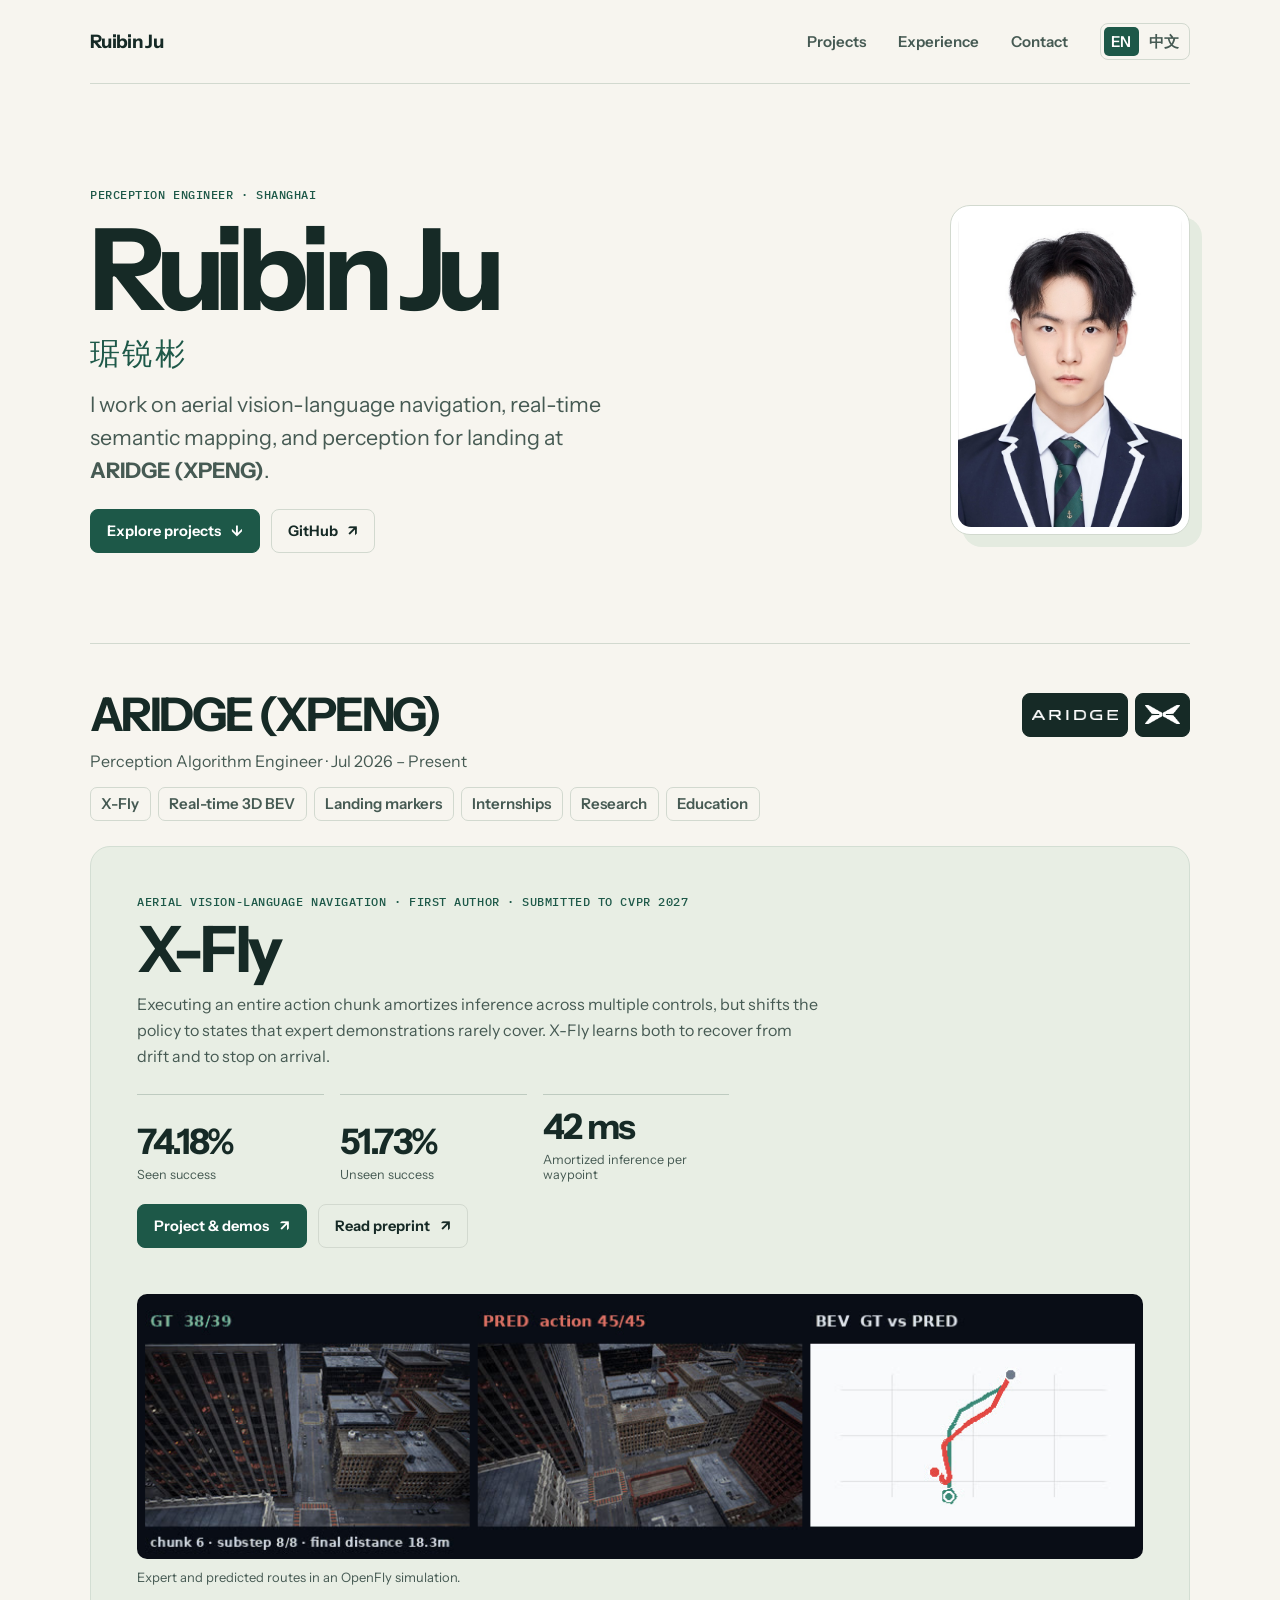
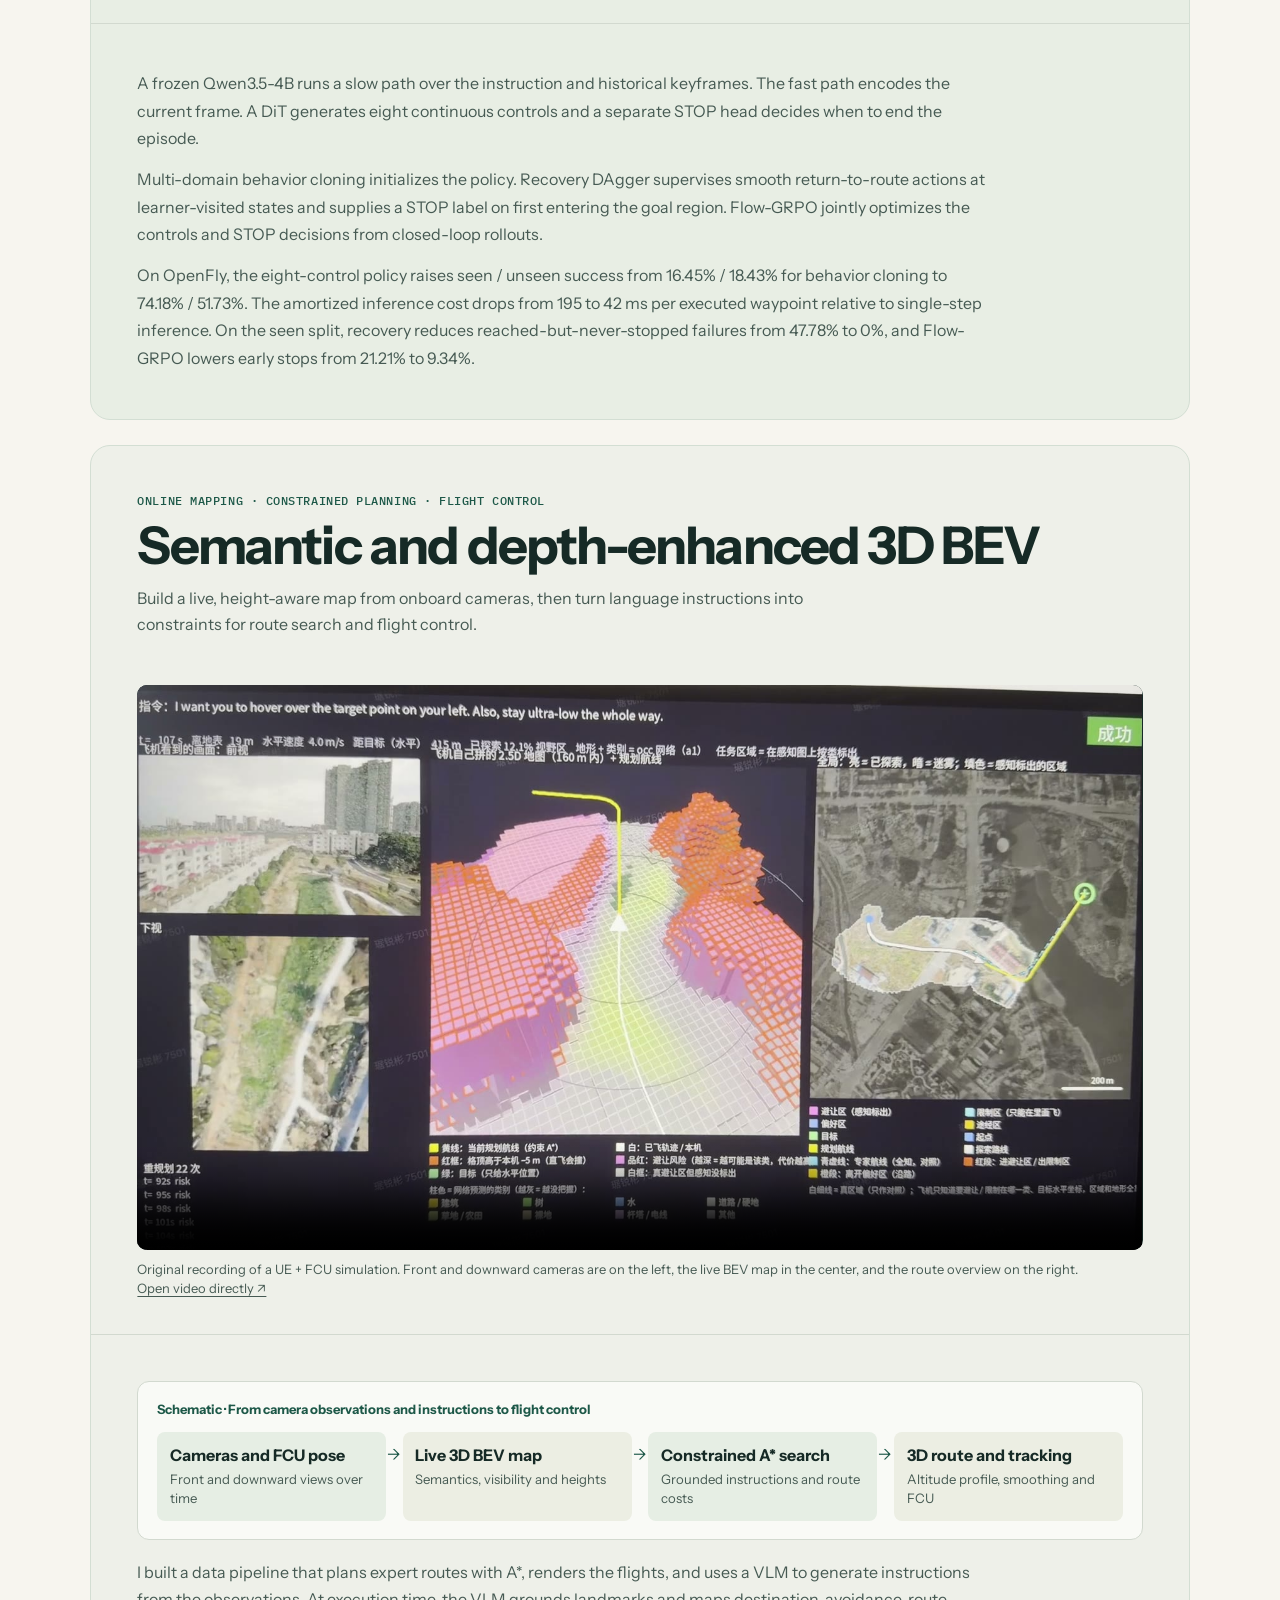
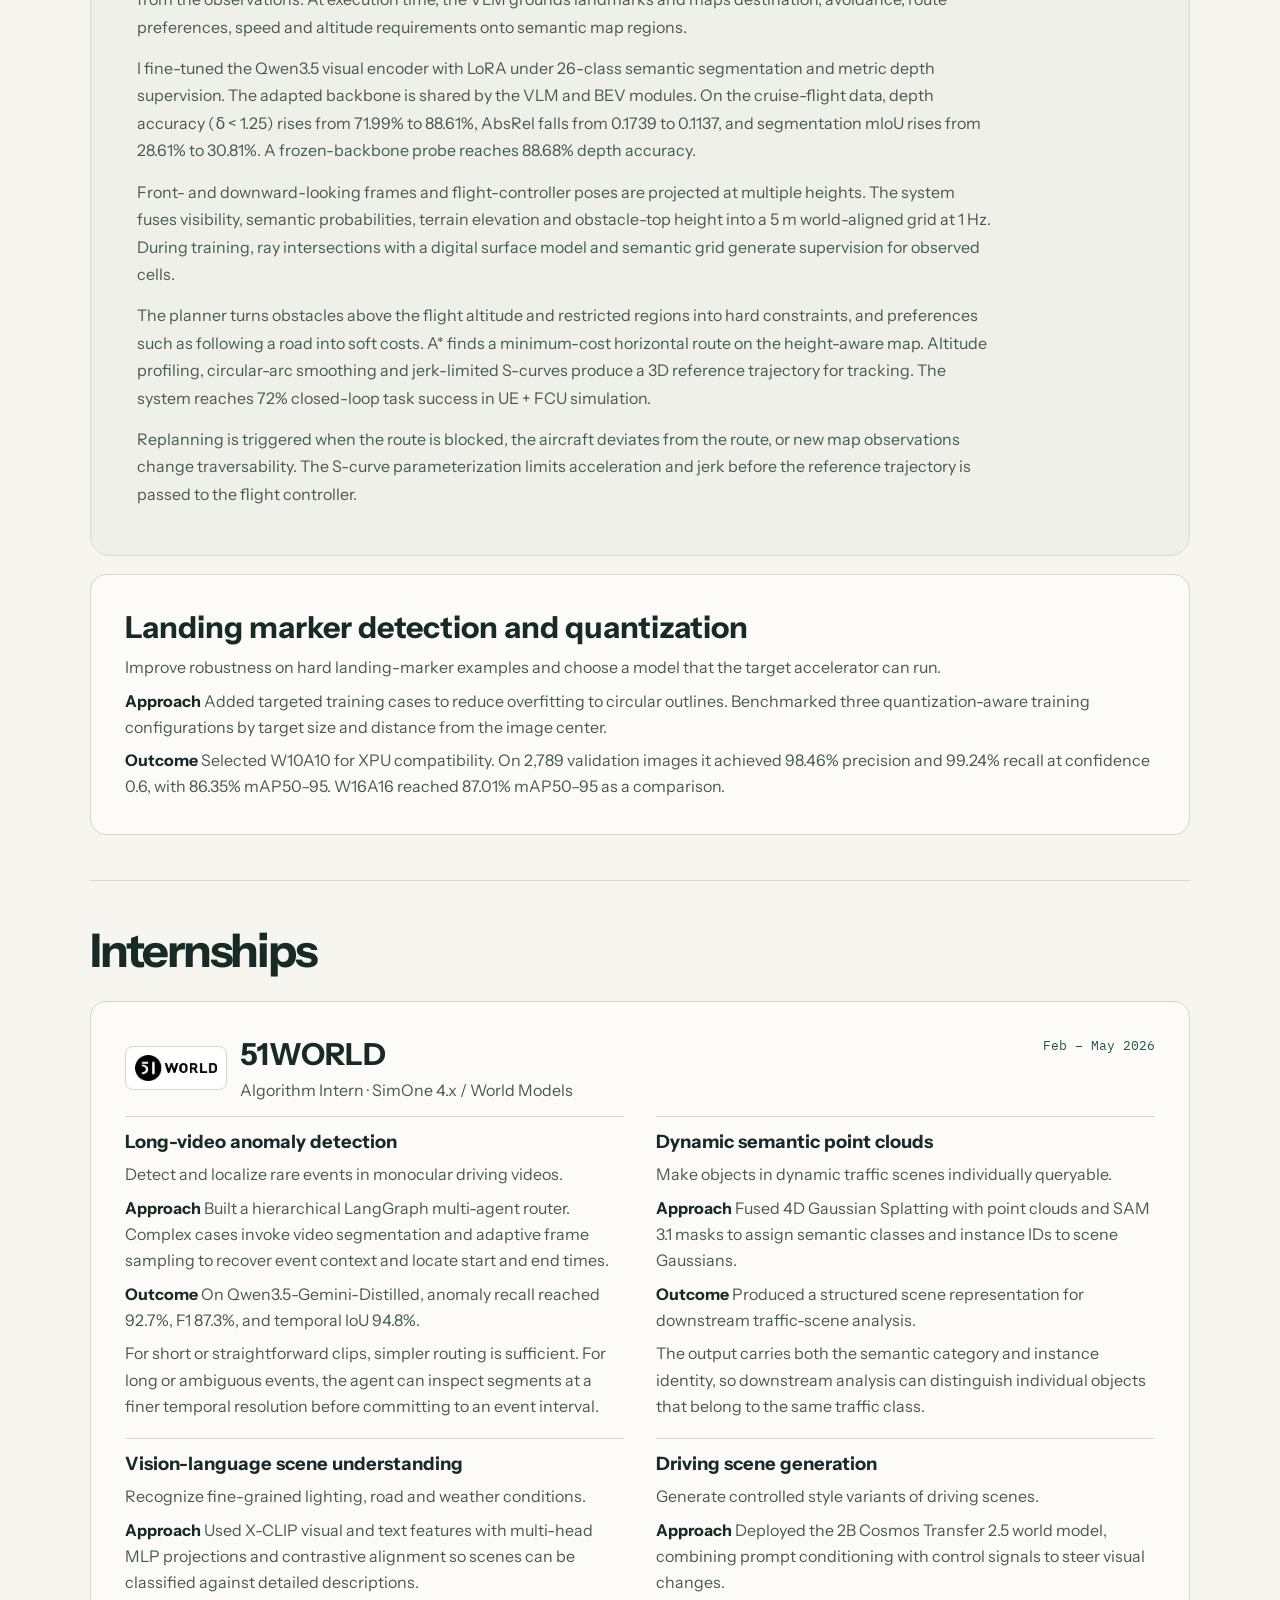
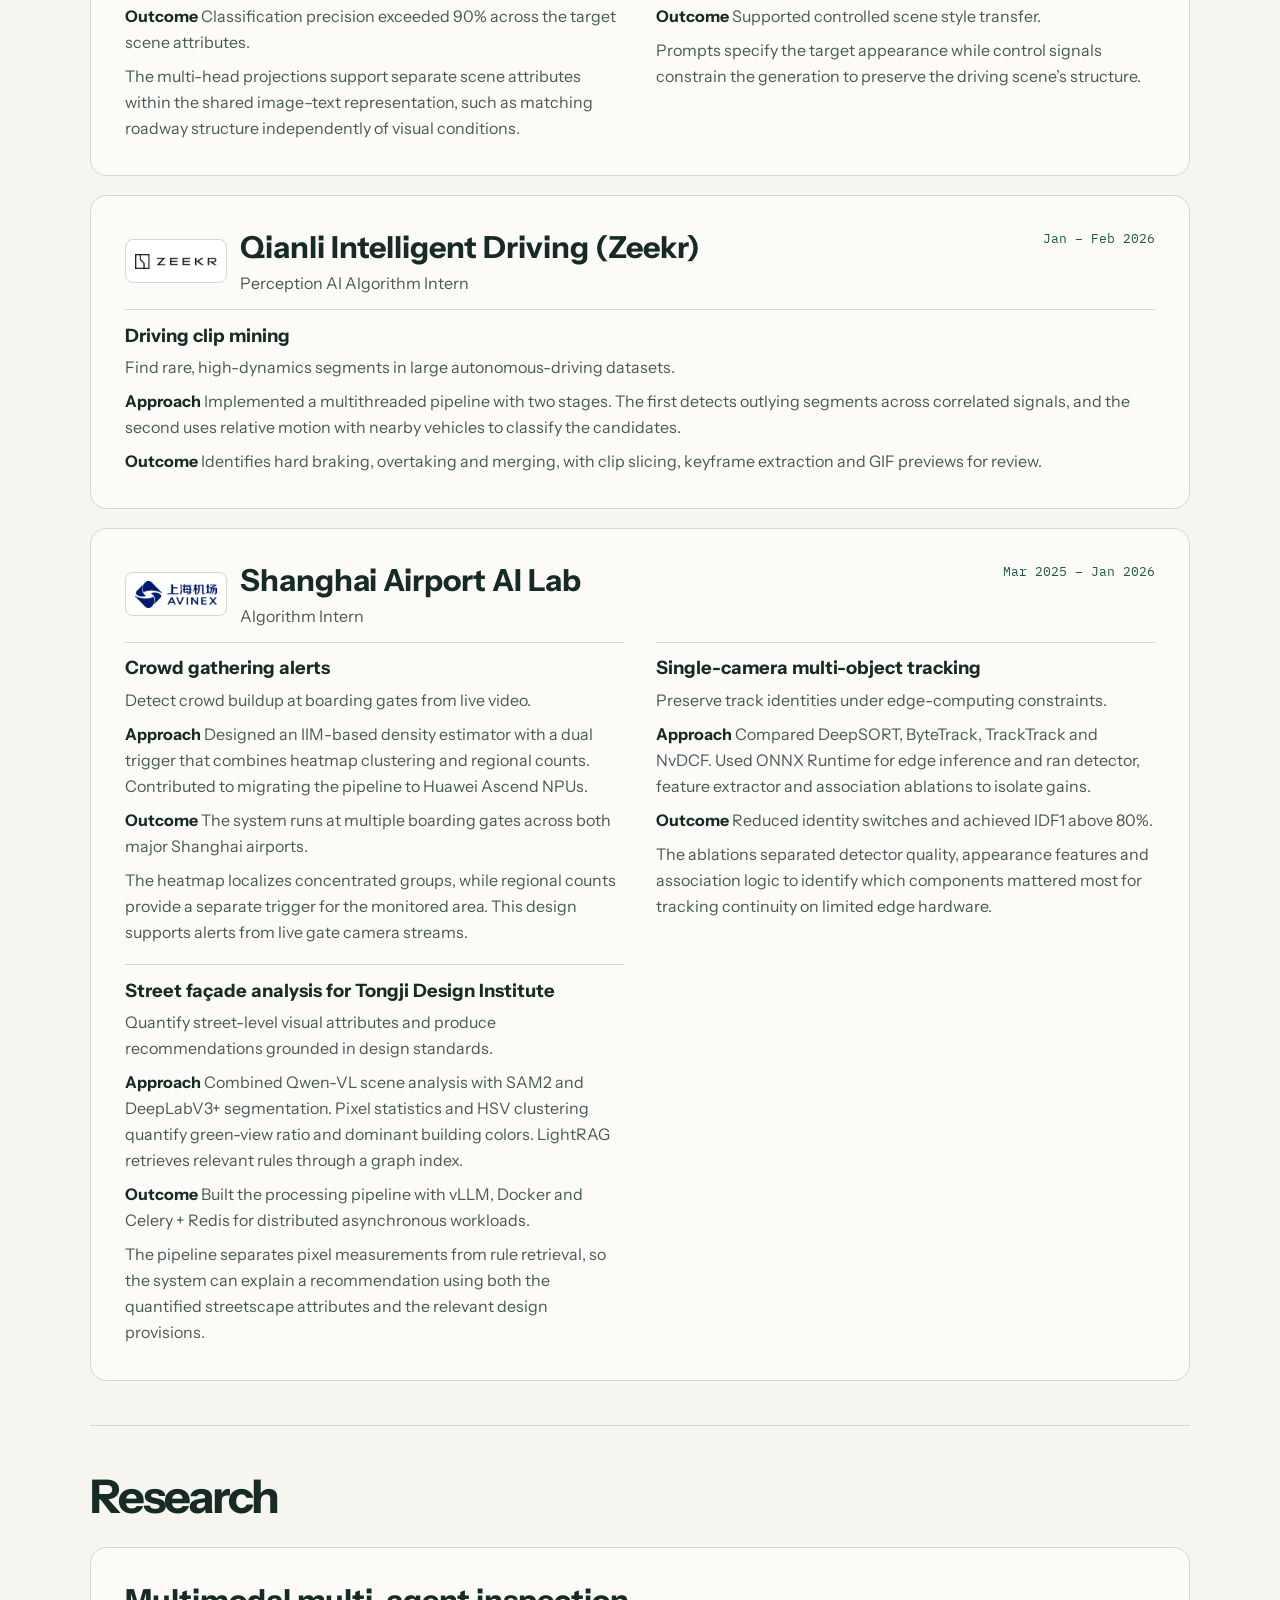
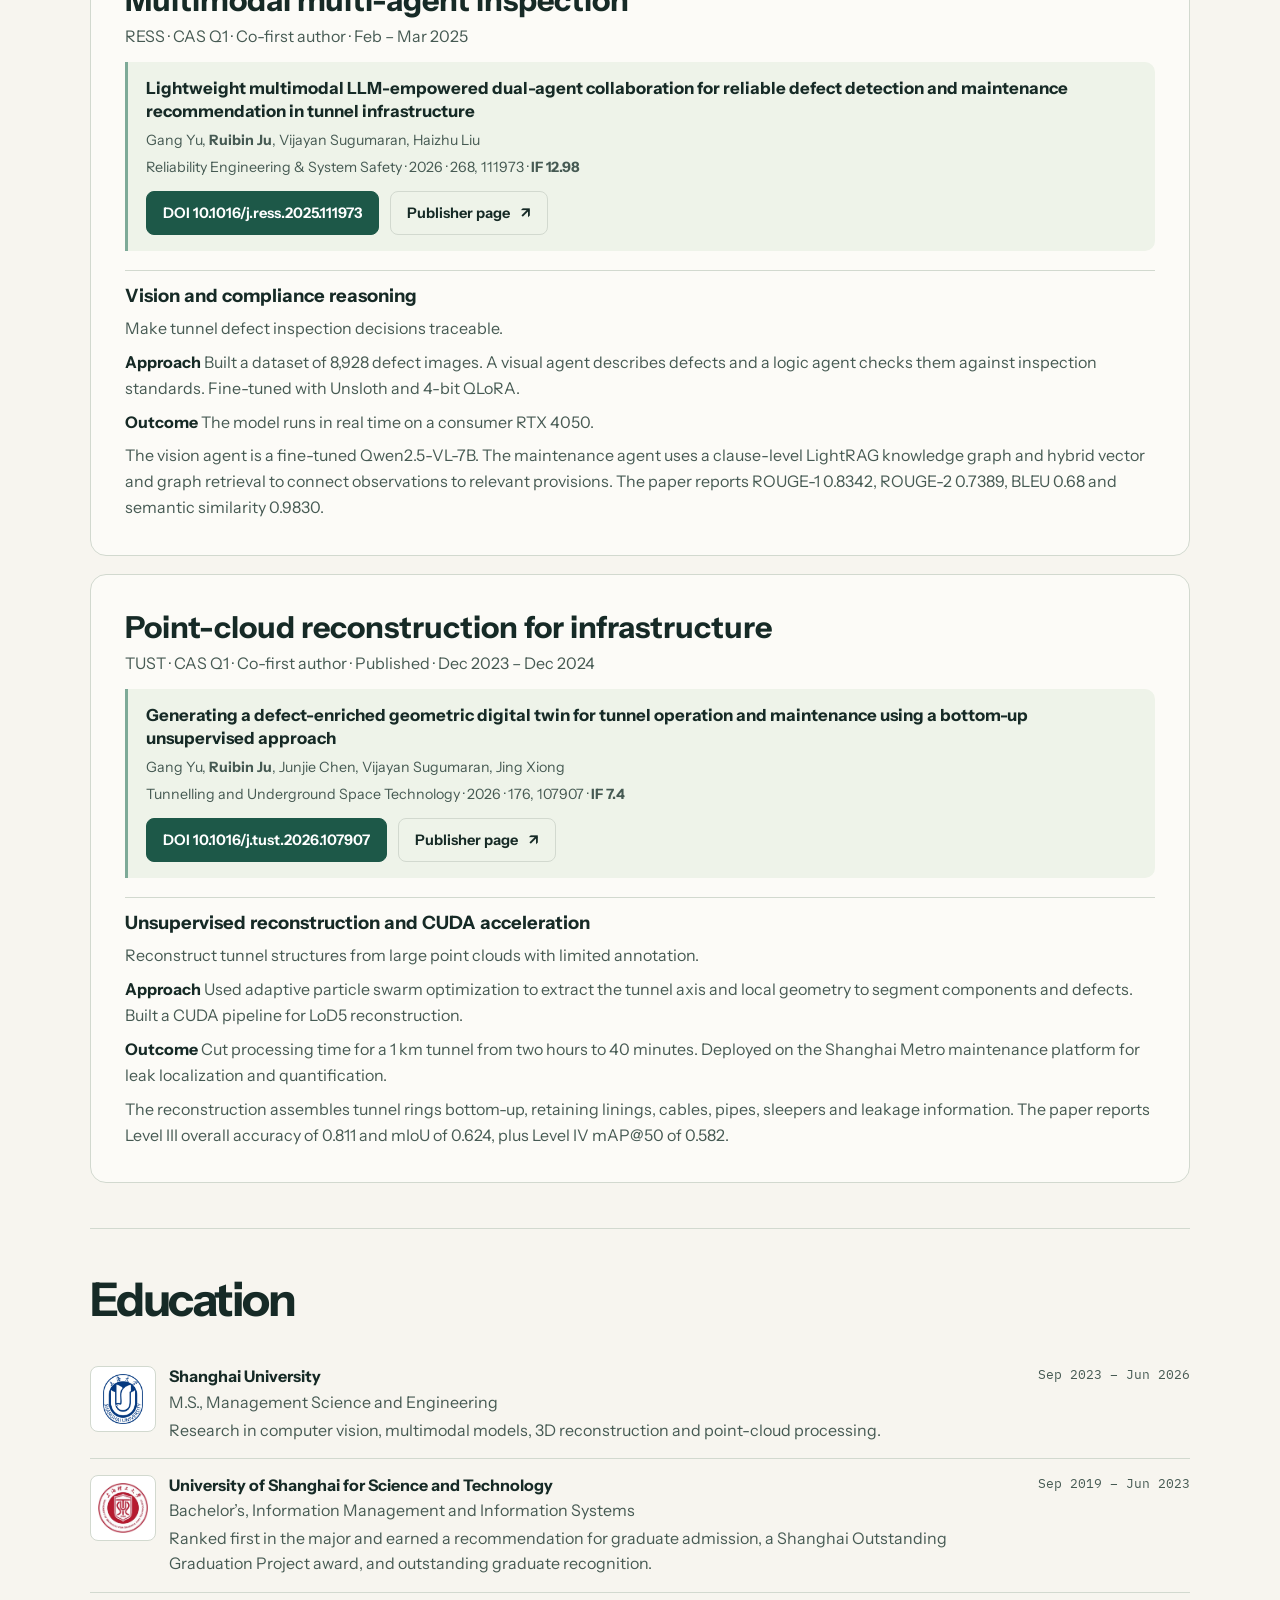
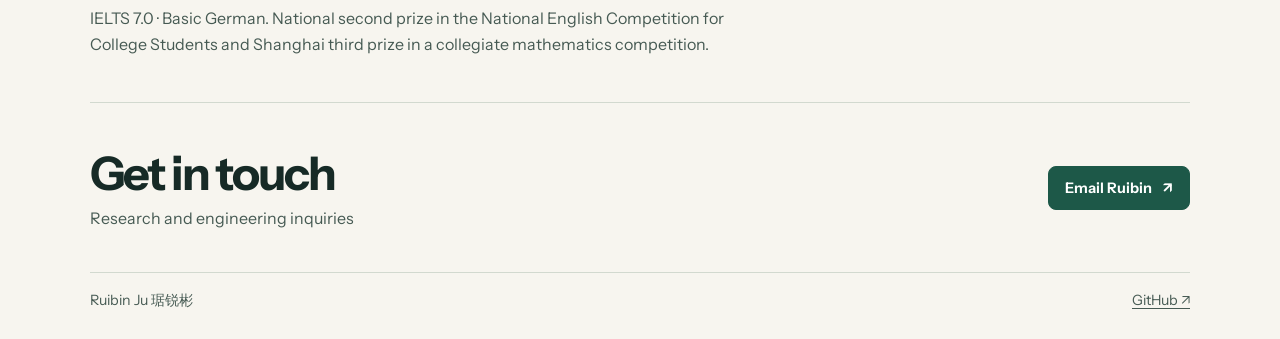
==== commit 02604ccb: "Add publications and organization logos to both portfolio languages" ====
--- a/index.html
+++ b/index.html
@@ -51,7 +51,7 @@
 
 
     <section id="work" class="section" aria-labelledby="work-title">
-      <div class="section-heading"><h2 id="work-title">ARIDGE (XPENG)</h2><p>Perception Algorithm Engineer · Jul 2026 – Present</p></div>
+      <div class="section-heading"><div class="brand-line"><h2 id="work-title">ARIDGE (XPENG)</h2><div class="brand-set"><span class="organization-logo dark aridge"><img src="assets/logos/aridge.png" alt="ARIDGE" width="120" height="48" loading="lazy"></span><span class="organization-logo dark xpeng"><img src="assets/logos/xpeng.png" alt="XPENG" width="120" height="48" loading="lazy"></span></div></div><p>Perception Algorithm Engineer · Jul 2026 – Present</p></div>
       <nav class="project-index" aria-label="Project index"><a href="#xfly">X-Fly</a><a href="#bev">Real-time 3D BEV</a><a href="#landing">Landing markers</a><a href="#internships">Internships</a><a href="#research">Research</a><a href="#education">Education</a></nav>
       <article id="xfly" class="featured">
         <div class="featured-content">
@@ -87,7 +87,7 @@
           <li><strong>3D route and tracking</strong><span>Altitude profile, smoothing and FCU</span></li></ol></figure><p>I built a data pipeline that plans expert routes with A*, renders the flights, and uses a VLM to generate instructions from the observations. At execution time, the VLM grounds landmarks and maps destination, avoidance, route preferences, speed and altitude requirements onto semantic map regions.</p>
           <p>I fine-tuned the Qwen3.5 visual encoder with LoRA under 26-class semantic segmentation and metric depth supervision. The adapted backbone is shared by the VLM and BEV modules. On the cruise-flight data, depth accuracy (δ &lt; 1.25) rises from 71.99% to 88.61%, AbsRel falls from 0.1739 to 0.1137, and segmentation mIoU rises from 28.61% to 30.81%. A frozen-backbone probe reaches 88.68% depth accuracy.</p>
           <p>Front- and downward-looking frames and flight-controller poses are projected at multiple heights. The system fuses visibility, semantic probabilities, terrain elevation and obstacle-top height into a 5 m world-aligned grid at 1 Hz. During training, ray intersections with a digital surface model and semantic grid generate supervision for observed cells.</p>
-          <p>The planner turns obstacles above the flight altitude and restricted regions into hard constraints, and preferences such as following a road into soft costs. A* finds a minimum-cost horizontal route on the height-aware map. Altitude profiling, circular-arc smoothing and jerk-limited S-curves produce a 3D reference trajectory for tracking. The system reaches 72% closed-loop task success in UE + FCU simulation.</p></div>
+          <p>The planner turns obstacles above the flight altitude and restricted regions into hard constraints, and preferences such as following a road into soft costs. A* finds a minimum-cost horizontal route on the height-aware map. Altitude profiling, circular-arc smoothing and jerk-limited S-curves produce a 3D reference trajectory for tracking. The system reaches 72% closed-loop task success in UE + FCU simulation.</p><p>Replanning is triggered when the route is blocked, the aircraft deviates from the route, or new map observations change traversability. The S-curve parameterization limits acceleration and jerk before the reference trajectory is passed to the flight controller.</p></div>
       </article>
       <div id="landing" class="experience-group standalone"><article class="case-study"><h3>Landing marker detection and quantization</h3><p>Improve robustness on hard landing-marker examples and choose a model that the target accelerator can run.</p>
           <p><strong>Approach</strong> Added targeted training cases to reduce overfitting to circular outlines. Benchmarked three quantization-aware training configurations by target size and distance from the image center.</p>
@@ -96,56 +96,75 @@
 
     <section id="experience" class="section history" aria-labelledby="experience-title">
       <h2 id="experience-title">Internships</h2>
-      <div id="internships" class="experience-list"><article class="experience-group"><header><div><h3>51WORLD</h3><p>Algorithm Intern · SimOne 4.x / World Models</p></div><span class="date">Feb – May 2026</span></header><div class="case-grid"><article class="case-study"><h4>Long-video anomaly detection</h4>
+      <div id="internships" class="experience-list"><article class="experience-group"><header><div class="organization-heading"><span class="organization-logo "><img src="assets/logos/51world.png" alt="51WORLD" width="120" height="48" loading="lazy"></span><div><h3>51WORLD</h3><p>Algorithm Intern · SimOne 4.x / World Models</p></div></div><span class="date">Feb – May 2026</span></header><div class="case-grid"><article class="case-study"><h4>Long-video anomaly detection</h4>
           <p>Detect and localize rare events in monocular driving videos.</p>
           <p><strong>Approach</strong> Built a hierarchical LangGraph multi-agent router. Complex cases invoke video segmentation and adaptive frame sampling to recover event context and locate start and end times.</p>
-          <p><strong>Outcome</strong> On Qwen3.5-Gemini-Distilled, anomaly recall reached 92.7%, F1 87.3%, and temporal IoU 94.8%.</p></article>
+          <p><strong>Outcome</strong> On Qwen3.5-Gemini-Distilled, anomaly recall reached 92.7%, F1 87.3%, and temporal IoU 94.8%.</p>
+          <p>For short or straightforward clips, simpler routing is sufficient. For long or ambiguous events, the agent can inspect segments at a finer temporal resolution before committing to an event interval.</p></article>
 <article class="case-study"><h4>Dynamic semantic point clouds</h4>
           <p>Make objects in dynamic traffic scenes individually queryable.</p>
           <p><strong>Approach</strong> Fused 4D Gaussian Splatting with point clouds and SAM 3.1 masks to assign semantic classes and instance IDs to scene Gaussians.</p>
-          <p><strong>Outcome</strong> Produced a structured scene representation for downstream traffic-scene analysis.</p></article>
+          <p><strong>Outcome</strong> Produced a structured scene representation for downstream traffic-scene analysis.</p>
+          <p>The output carries both the semantic category and instance identity, so downstream analysis can distinguish individual objects that belong to the same traffic class.</p></article>
 <article class="case-study"><h4>Vision-language scene understanding</h4>
           <p>Recognize fine-grained lighting, road and weather conditions.</p>
           <p><strong>Approach</strong> Used X-CLIP visual and text features with multi-head MLP projections and contrastive alignment so scenes can be classified against detailed descriptions.</p>
-          <p><strong>Outcome</strong> Classification precision exceeded 90% across the target scene attributes.</p></article>
+          <p><strong>Outcome</strong> Classification precision exceeded 90% across the target scene attributes.</p>
+          <p>The multi-head projections support separate scene attributes within the shared image–text representation, such as matching roadway structure independently of visual conditions.</p></article>
 <article class="case-study"><h4>Driving scene generation</h4>
           <p>Generate controlled style variants of driving scenes.</p>
           <p><strong>Approach</strong> Deployed the 2B Cosmos Transfer 2.5 world model, combining prompt conditioning with control signals to steer visual changes.</p>
-          <p><strong>Outcome</strong> Supported controlled scene style transfer.</p></article></div></article>
-<article class="experience-group"><header><div><h3>Qianli Intelligent Driving (Zeekr)</h3><p>Perception AI Algorithm Intern</p></div><span class="date">Jan – Feb 2026</span></header><div class="case-grid"><article class="case-study"><h4>Driving clip mining</h4>
+          <p><strong>Outcome</strong> Supported controlled scene style transfer.</p>
+          <p>Prompts specify the target appearance while control signals constrain the generation to preserve the driving scene’s structure.</p></article></div></article>
+<article class="experience-group"><header><div class="organization-heading"><span class="organization-logo "><img src="assets/logos/zeekr.png" alt="Zeekr" width="120" height="48" loading="lazy"></span><div><h3>Qianli Intelligent Driving (Zeekr)</h3><p>Perception AI Algorithm Intern</p></div></div><span class="date">Jan – Feb 2026</span></header><div class="case-grid case-grid-single"><article class="case-study"><h4>Driving clip mining</h4>
           <p>Find rare, high-dynamics segments in large autonomous-driving datasets.</p>
-          <p><strong>Approach</strong> Implemented a multithreaded pipeline that detects deviations across correlated signals, then classifies candidate events from relative motion with nearby vehicles.</p>
-          <p><strong>Outcome</strong> Identifies hard braking, overtaking and merging, with clip slicing, keyframe extraction and automatic GIF previews.</p></article></div></article>
-<article class="experience-group"><header><div><h3>Shanghai Airport AI Lab</h3><p>Algorithm Intern</p></div><span class="date">Mar 2025 – Jan 2026</span></header><div class="case-grid"><article class="case-study"><h4>Crowd gathering alerts</h4>
+          <p><strong>Approach</strong> Implemented a multithreaded pipeline with two stages. The first detects outlying segments across correlated signals, and the second uses relative motion with nearby vehicles to classify the candidates.</p>
+          <p><strong>Outcome</strong> Identifies hard braking, overtaking and merging, with clip slicing, keyframe extraction and GIF previews for review.</p></article></div></article>
+<article class="experience-group"><header><div class="organization-heading"><span class="organization-logo "><img src="assets/logos/shanghai-airport.png" alt="Shanghai Airport AVINEX" width="120" height="48" loading="lazy"></span><div><h3>Shanghai Airport AI Lab</h3><p>Algorithm Intern</p></div></div><span class="date">Mar 2025 – Jan 2026</span></header><div class="case-grid"><article class="case-study"><h4>Crowd gathering alerts</h4>
           <p>Detect crowd buildup at boarding gates from live video.</p>
           <p><strong>Approach</strong> Designed an IIM-based density estimator with a dual trigger that combines heatmap clustering and regional counts. Contributed to migrating the pipeline to Huawei Ascend NPUs.</p>
-          <p><strong>Outcome</strong> The system runs at multiple boarding gates across both major Shanghai airports.</p></article>
+          <p><strong>Outcome</strong> The system runs at multiple boarding gates across both major Shanghai airports.</p>
+          <p>The heatmap localizes concentrated groups, while regional counts provide a separate trigger for the monitored area. This design supports alerts from live gate camera streams.</p></article>
 <article class="case-study"><h4>Single-camera multi-object tracking</h4>
           <p>Preserve track identities under edge-computing constraints.</p>
           <p><strong>Approach</strong> Compared DeepSORT, ByteTrack, TrackTrack and NvDCF. Used ONNX Runtime for edge inference and ran detector, feature extractor and association ablations to isolate gains.</p>
-          <p><strong>Outcome</strong> Reduced identity switches and achieved IDF1 above 80%.</p></article>
+          <p><strong>Outcome</strong> Reduced identity switches and achieved IDF1 above 80%.</p>
+          <p>The ablations separated detector quality, appearance features and association logic to identify which components mattered most for tracking continuity on limited edge hardware.</p></article>
 <article class="case-study"><h4>Street façade analysis for Tongji Design Institute</h4>
           <p>Quantify street-level visual attributes and produce recommendations grounded in design standards.</p>
           <p><strong>Approach</strong> Combined Qwen-VL scene analysis with SAM2 and DeepLabV3+ segmentation. Pixel statistics and HSV clustering quantify green-view ratio and dominant building colors. LightRAG retrieves relevant rules through a graph index.</p>
-          <p><strong>Outcome</strong> Built the processing pipeline with vLLM, Docker and Celery + Redis for distributed asynchronous workloads.</p></article></div></article>
+          <p><strong>Outcome</strong> Built the processing pipeline with vLLM, Docker and Celery + Redis for distributed asynchronous workloads.</p>
+          <p>The pipeline separates pixel measurements from rule retrieval, so the system can explain a recommendation using both the quantified streetscape attributes and the relevant design provisions.</p></article></div></article>
 </div>
     </section>
     <section id="research" class="section" aria-labelledby="research-title">
       <h2 id="research-title">Research</h2>
-      <div class="experience-list"><article class="experience-group"><header><div><h3>Multimodal multi-agent inspection</h3><p>RESS · Co-first author · Feb – Mar 2025</p></div></header><article class="case-study"><h4>Vision and compliance reasoning</h4>
+      <div class="experience-list"><article class="experience-group"><header><div><h3>Multimodal multi-agent inspection</h3><p>RESS · CAS Q1 · Co-first author · Feb – Mar 2025</p></div></header><div class="publication">
+            <p class="publication-title">Lightweight multimodal LLM-empowered dual-agent collaboration for reliable defect detection and maintenance recommendation in tunnel infrastructure</p>
+            <p class="publication-authors">Gang Yu, <strong>Ruibin Ju</strong>, Vijayan Sugumaran, Haizhu Liu</p>
+            <p class="publication-meta">Reliability Engineering &amp; System Safety · 2026 · 268, 111973 · <strong>IF 12.98</strong></p>
+            <div class="links"><a class="button primary" href="https://doi.org/10.1016/j.ress.2025.111973">DOI 10.1016/j.ress.2025.111973</a><a class="button" href="https://www.sciencedirect.com/science/article/pii/S0951832025011731">Publisher page <span aria-hidden="true">↗</span></a></div>
+          </div><article class="case-study"><h4>Vision and compliance reasoning</h4>
           <p>Make tunnel defect inspection decisions traceable.</p>
           <p><strong>Approach</strong> Built a dataset of 8,928 defect images. A visual agent describes defects and a logic agent checks them against inspection standards. Fine-tuned with Unsloth and 4-bit QLoRA.</p>
-          <p><strong>Outcome</strong> The model runs in real time on a consumer RTX 4050.</p></article></article>
-<article class="experience-group"><header><div><h3>Point-cloud reconstruction for infrastructure</h3><p>TUST · Co-first author · Published · Dec 2023 – Dec 2024</p></div></header><article class="case-study"><h4>Unsupervised reconstruction and CUDA acceleration</h4>
+          <p><strong>Outcome</strong> The model runs in real time on a consumer RTX 4050.</p>
+          <p>The vision agent is a fine-tuned Qwen2.5-VL-7B. The maintenance agent uses a clause-level LightRAG knowledge graph and hybrid vector and graph retrieval to connect observations to relevant provisions. The paper reports ROUGE-1 0.8342, ROUGE-2 0.7389, BLEU 0.68 and semantic similarity 0.9830.</p></article></article>
+<article class="experience-group"><header><div><h3>Point-cloud reconstruction for infrastructure</h3><p>TUST · CAS Q1 · Co-first author · Published · Dec 2023 – Dec 2024</p></div></header><div class="publication">
+            <p class="publication-title">Generating a defect-enriched geometric digital twin for tunnel operation and maintenance using a bottom-up unsupervised approach</p>
+            <p class="publication-authors">Gang Yu, <strong>Ruibin Ju</strong>, Junjie Chen, Vijayan Sugumaran, Jing Xiong</p>
+            <p class="publication-meta">Tunnelling and Underground Space Technology · 2026 · 176, 107907 · <strong>IF 7.4</strong></p>
+            <div class="links"><a class="button primary" href="https://doi.org/10.1016/j.tust.2026.107907">DOI 10.1016/j.tust.2026.107907</a><a class="button" href="https://www.sciencedirect.com/science/article/pii/S0886779826004657">Publisher page <span aria-hidden="true">↗</span></a></div>
+          </div><article class="case-study"><h4>Unsupervised reconstruction and CUDA acceleration</h4>
           <p>Reconstruct tunnel structures from large point clouds with limited annotation.</p>
           <p><strong>Approach</strong> Used adaptive particle swarm optimization to extract the tunnel axis and local geometry to segment components and defects. Built a CUDA pipeline for LoD5 reconstruction.</p>
-          <p><strong>Outcome</strong> Cut processing time for a 1 km tunnel from two hours to 40 minutes. Deployed on the Shanghai Metro maintenance platform for leak localization and quantification.</p></article></article>
+          <p><strong>Outcome</strong> Cut processing time for a 1 km tunnel from two hours to 40 minutes. Deployed on the Shanghai Metro maintenance platform for leak localization and quantification.</p>
+          <p>The reconstruction assembles tunnel rings bottom-up, retaining linings, cables, pipes, sleepers and leakage information. The paper reports Level III overall accuracy of 0.811 and mIoU of 0.624, plus Level IV mAP@50 of 0.582.</p></article></article>
 </div>
     </section>
     <section id="education" class="section history" aria-labelledby="education-title">
       <h2 id="education-title">Education</h2>
-      <ul class="timeline"><li><div><strong>Shanghai University</strong><span>M.S., Management Science and Engineering</span><p>Research in computer vision, multimodal models, 3D reconstruction and point-cloud processing.</p></div><span class="date">Sep 2023 – Jun 2026</span></li>
-          <li><div><strong>University of Shanghai for Science and Technology</strong><span>Bachelor’s, Information Management and Information Systems</span><p>Ranked first in the major and earned a recommendation for graduate admission, a Shanghai Outstanding Graduation Project award, and outstanding graduate recognition.</p></div><span class="date">Sep 2019 – Jun 2023</span></li></ul>
+      <ul class="timeline"><li><div class="education-heading"><span class="organization-logo school"><img src="assets/logos/shanghai-university.png" alt="Shanghai University" width="120" height="48" loading="lazy"></span><div><strong>Shanghai University</strong><span>M.S., Management Science and Engineering</span><p>Research in computer vision, multimodal models, 3D reconstruction and point-cloud processing.</p></div></div><span class="date">Sep 2023 – Jun 2026</span></li>
+          <li><div class="education-heading"><span class="organization-logo school"><img src="assets/logos/usst.png" alt="University of Shanghai for Science and Technology" width="120" height="48" loading="lazy"></span><div><strong>University of Shanghai for Science and Technology</strong><span>Bachelor’s, Information Management and Information Systems</span><p>Ranked first in the major and earned a recommendation for graduate admission, a Shanghai Outstanding Graduation Project award, and outstanding graduate recognition.</p></div></div><span class="date">Sep 2019 – Jun 2023</span></li></ul>
       <p class="prior">IELTS 7.0 · Basic German. National second prize in the National English Competition for College Students and Shanghai third prize in a collegiate mathematics competition.</p>
     </section>
 
--- a/style.css
+++ b/style.css
@@ -59,6 +59,26 @@
 .rollout img { border-radius: 10px; }
 figcaption { color: var(--muted); font-size: .81rem; line-height: 1.5; margin-top: .6rem; }
 .section-heading p { color: var(--muted); margin-top: .65rem; }
+.brand-line, .brand-set { display: flex; flex-wrap: wrap; align-items: center; gap: .55rem .9rem; }
+.brand-line { justify-content: space-between; }
+.brand-set { gap: .45rem; }
+.organization-logo {
+  flex: none;
+  display: grid;
+  place-items: center;
+  width: 102px;
+  height: 44px;
+  padding: 7px 9px;
+  border: 1px solid var(--line);
+  border-radius: 8px;
+  background: #fff;
+}
+.organization-logo img { width: 100%; height: 100%; min-height: 0; object-fit: contain; }
+.organization-logo.dark { background: #162a26; border-color: #162a26; }
+.organization-logo.aridge { width: 106px; }
+.organization-logo.xpeng { width: 55px; }
+.organization-logo.school { width: 66px; height: 66px; padding: 7px; }
+.organization-heading { display: flex; align-items: center; gap: .8rem; min-width: 0; }
 .project-index { display: flex; flex-wrap: wrap; gap: .45rem; margin-top: 1rem; }
 .project-index a { border: 1px solid var(--line); border-radius: 7px; padding: .4rem .65rem; }
 .project-index a:hover { background: #e6eee6; }
@@ -83,6 +103,12 @@
 .experience-group header p { color: var(--muted); margin-top: .4rem; }
 .date { font-family: "IBM Plex Mono", monospace; color: var(--accent); font-size: .8rem; white-space: nowrap; align-self: start; }
 .case-grid { display: grid; grid-template-columns: repeat(2, minmax(0, 1fr)); gap: 1.2rem 2rem; }
+.case-grid-single { grid-template-columns: minmax(0, 1fr); }
+.publication { display: grid; gap: .38rem; margin: 0 0 1.2rem; padding: .95rem 1.1rem; border-left: 3px solid #7eaa98; background: #eef3e9; border-radius: 0 10px 10px 0; }
+.publication-title { font-size: 1.05rem; font-weight: 700; line-height: 1.4; }
+.publication-authors, .publication-meta { color: var(--muted); font-size: .89rem; line-height: 1.5; }
+.publication .links { margin-top: .42rem; }
+.publication .button { white-space: normal; overflow-wrap: anywhere; min-width: 0; text-align: center; }
 .case-study { border-top: 1px solid var(--line); padding-top: .85rem; min-width: 0; overflow-wrap: anywhere; }
 .standalone .case-study { border: 0; padding: 0; }
 .case-study h4 { font-size: 1.15rem; line-height: 1.25; }
@@ -92,6 +118,7 @@
 .timeline { list-style: none; padding: 0; margin: 1.6rem 0 .8rem; }
 .timeline li { display: flex; justify-content: space-between; gap: 1rem; padding: .95rem 0; border-bottom: 1px solid var(--line); }
 .timeline li div { display: grid; gap: .35rem; }
+.timeline li .education-heading { grid-template-columns: auto minmax(0, 1fr); align-items: start; gap: .8rem; }
 .timeline span, .prior, .contact p, .footer { color: var(--muted); }
 .timeline time { font-family: "IBM Plex Mono", monospace; color: var(--accent); font-size: .78rem; flex-shrink: 0; }
 .prior { line-height: 1.6; max-width: 42rem; }
@@ -111,6 +138,8 @@
   .portrait { padding: 4px; border-radius: 12px; box-shadow: 5px 5px 0 #e4ebe0; }
   .portrait img { border-radius: 8px; }
   .case-grid { grid-template-columns: 1fr; }
+  .organization-heading { gap: .6rem; }
+  .organization-heading .organization-logo { width: 84px; height: 40px; }
   .pipeline ol { grid-template-columns: 1fr; gap: .95rem; }
   .pipeline li:not(:last-child)::after { content: "↓"; top: auto; bottom: -1rem; inset-inline-end: auto; left: .8rem; }
   .section { padding: 2rem 0; }
